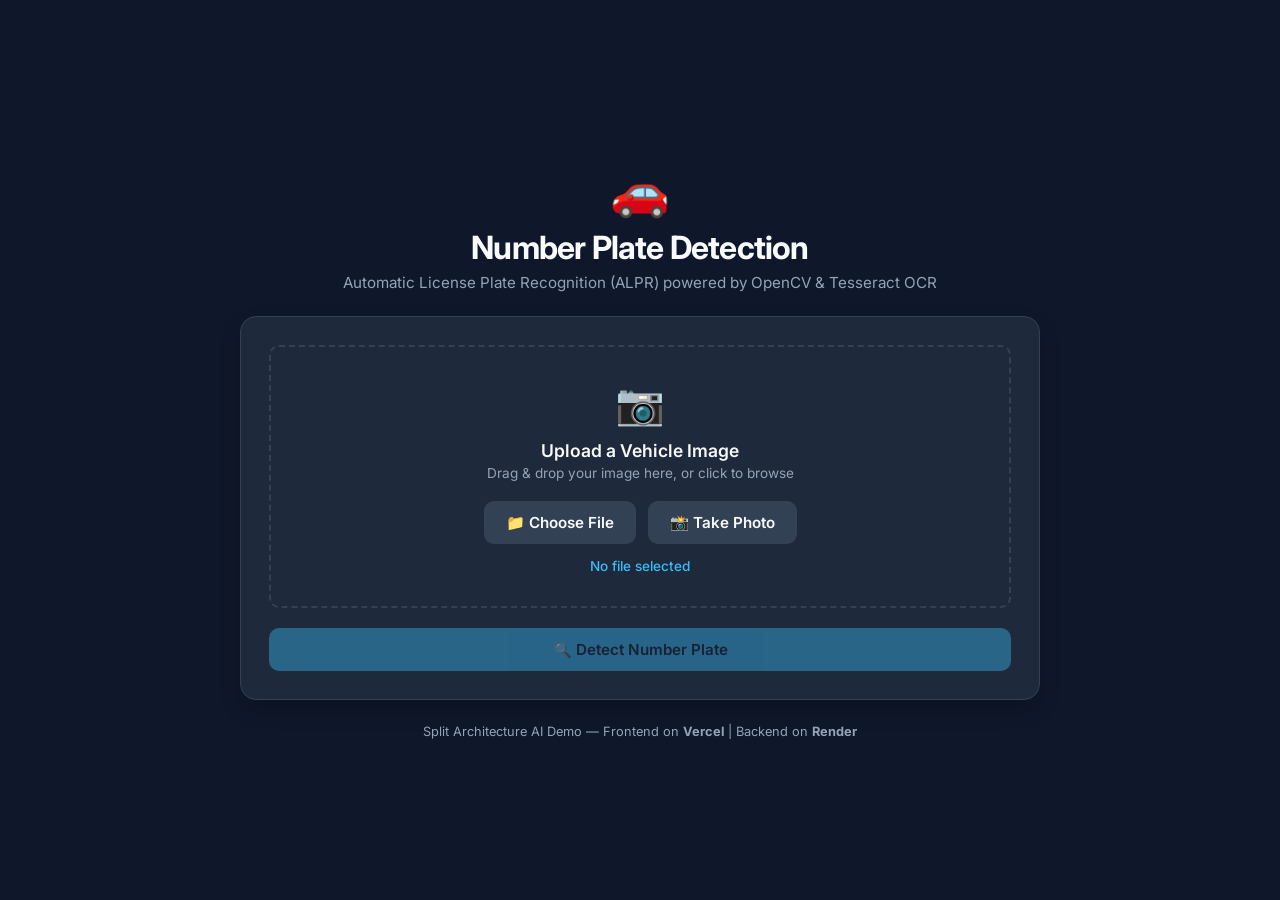
==== index.html @ cc6eb081 "Configure root files for GitHub Pages deployment" ====
<!DOCTYPE html>
<html lang="en">
<head>
  <meta charset="UTF-8">
  <meta name="viewport" content="width=device-width, initial-scale=1.0">
  <title>Number Plate Detection AI</title>
  <link rel="stylesheet" href="style.css">
  <link rel="preconnect" href="https://fonts.googleapis.com">
  <link rel="preconnect" href="https://fonts.gstatic.com" crossorigin>
  <link href="https://fonts.googleapis.com/css2?family=Inter:wght@300;400;500;600;700&display=swap" rel="stylesheet">
</head>
<body>
  <div class="app-container">
    <header class="app-header">
      <div class="logo-icon">🚗</div>
      <h1>Number Plate Detection</h1>
      <p class="subtitle">Automatic License Plate Recognition (ALPR) powered by OpenCV & Tesseract OCR</p>
    </header>

    <main class="main-content">
      <div class="card upload-card">
        <div class="drop-zone" id="dropZone">
          <div class="upload-icon">📷</div>
          <p class="drop-title">Upload a Vehicle Image</p>
          <p class="drop-subtitle">Drag & drop your image here, or click to browse</p>
          
          <div class="button-group">
            <label for="fileInput" class="btn btn-secondary">
              📁 Choose File
            </label>
            <input type="file" id="fileInput" accept="image/*" class="file-input">
            
            <label for="cameraInput" class="btn btn-secondary">
              📸 Take Photo
            </label>
            <input type="file" id="cameraInput" accept="image/*" capture="environment" class="file-input">
          </div>
          <span class="file-name" id="fileNameDisplay">No file selected</span>
        </div>

        <button id="detectBtn" class="btn btn-primary" disabled>
          🔍 Detect Number Plate
        </button>
      </div>

      <!-- Status & Cold Start Banner -->
      <div id="statusBox" class="status-box hidden">
        <div id="spinner" class="spinner hidden"></div>
        <p id="statusMessage" class="status-message"></p>
      </div>

      <!-- Result Card -->
      <div id="resultCard" class="card result-card hidden">
        <h2 class="section-title">Detection Output</h2>
        <div class="canvas-wrapper">
          <canvas id="resultCanvas"></canvas>
        </div>

        <div id="resultsTable" class="results-table-container">
          <!-- Dynamically populated plate results -->
        </div>
      </div>
    </main>

    <footer class="app-footer">
      <p>Split Architecture AI Demo — Frontend on <strong>Vercel</strong> | Backend on <strong>Render</strong></p>
    </footer>
  </div>

  <script src="script.js"></script>
</body>
</html>
---- style.css ----
:root {
  --bg-color: #0f172a;
  --card-bg: #1e293b;
  --card-border: #334155;
  --text-primary: #f8fafc;
  --text-secondary: #94a3b8;
  --accent-color: #38bdf8;
  --accent-hover: #0284c7;
  --success-color: #22c55e;
  --warning-color: #f59e0b;
  --error-color: #ef4444;
  --radius-lg: 16px;
  --radius-md: 10px;
  --shadow: 0 10px 25px -5px rgba(0, 0, 0, 0.3);
}

* {
  box-sizing: border-box;
  margin: 0;
  padding: 0;
  font-family: 'Inter', system-ui, -apple-system, sans-serif;
}

body {
  background-color: var(--bg-color);
  color: var(--text-primary);
  min-height: 100vh;
  display: flex;
  justify-content: center;
  align-items: center;
  padding: 24px 16px;
}

.app-container {
  width: 100%;
  max-width: 800px;
  display: flex;
  flex-direction: column;
  gap: 24px;
}

/* Header */
.app-header {
  text-align: center;
}

.logo-icon {
  font-size: 48px;
  margin-bottom: 8px;
}

.app-header h1 {
  font-size: 2rem;
  font-weight: 700;
  letter-spacing: -0.025em;
  color: var(--text-primary);
}

.subtitle {
  color: var(--text-secondary);
  font-size: 0.95rem;
  margin-top: 6px;
}

/* Card Layout */
.card {
  background-color: var(--card-bg);
  border: 1px solid var(--card-border);
  border-radius: var(--radius-lg);
  padding: 28px;
  box-shadow: var(--shadow);
}

/* Upload Drop Zone */
.drop-zone {
  border: 2px dashed var(--card-border);
  border-radius: var(--radius-md);
  padding: 32px 16px;
  text-align: center;
  cursor: pointer;
  transition: border-color 0.2s ease, background-color 0.2s ease;
}

.drop-zone:hover, .drop-zone.dragover {
  border-color: var(--accent-color);
  background-color: rgba(56, 189, 248, 0.05);
}

.upload-icon {
  font-size: 40px;
  margin-bottom: 12px;
}

.drop-title {
  font-size: 1.1rem;
  font-weight: 600;
  margin-bottom: 4px;
}

.drop-subtitle {
  font-size: 0.85rem;
  color: var(--text-secondary);
  margin-bottom: 20px;
}

.file-input {
  display: none;
}

.button-group {
  display: flex;
  gap: 12px;
  justify-content: center;
  flex-wrap: wrap;
  margin-bottom: 14px;
}

/* Buttons */
.btn {
  display: inline-flex;
  align-items: center;
  justify-content: center;
  padding: 12px 22px;
  font-size: 0.95rem;
  font-weight: 600;
  border-radius: var(--radius-md);
  cursor: pointer;
  border: none;
  transition: all 0.2s ease;
  user-select: none;
}

.btn-primary {
  background-color: var(--accent-color);
  color: #0f172a;
  width: 100%;
  margin-top: 20px;
}

.btn-primary:hover:not(:disabled) {
  background-color: var(--accent-hover);
  color: #ffffff;
  transform: translateY(-1px);
}

.btn-primary:disabled {
  opacity: 0.4;
  cursor: not-allowed;
}

.btn-secondary {
  background-color: #334155;
  color: var(--text-primary);
}

.btn-secondary:hover {
  background-color: #475569;
}

.file-name {
  display: block;
  font-size: 0.85rem;
  color: var(--accent-color);
  margin-top: 8px;
  font-weight: 500;
}

/* Status Box & CSS Spinner */
.status-box {
  display: flex;
  align-items: center;
  gap: 16px;
  padding: 16px 20px;
  border-radius: var(--radius-md);
  background-color: var(--card-bg);
  border: 1px solid var(--card-border);
}

.status-box.info {
  border-color: var(--accent-color);
  background-color: rgba(56, 189, 248, 0.1);
}

.status-box.error {
  border-color: var(--error-color);
  background-color: rgba(239, 68, 68, 0.1);
  color: #fca5a5;
}

.status-box.success {
  border-color: var(--success-color);
  background-color: rgba(34, 197, 94, 0.1);
  color: #86efac;
}

.status-message {
  font-size: 0.95rem;
  font-weight: 500;
  line-height: 1.4;
}

.spinner {
  width: 24px;
  height: 24px;
  border: 3px solid rgba(255, 255, 255, 0.2);
  border-top-color: var(--accent-color);
  border-radius: 50%;
  animation: spin 0.8s linear infinite;
  flex-shrink: 0;
}

@keyframes spin {
  to {
    transform: rotate(360deg);
  }
}

/* Result Canvas & Output */
.section-title {
  font-size: 1.25rem;
  margin-bottom: 16px;
}

.canvas-wrapper {
  width: 100%;
  display: flex;
  justify-content: center;
  background-color: #090d16;
  border-radius: var(--radius-md);
  overflow: hidden;
  margin-bottom: 20px;
}

#resultCanvas {
  max-width: 100%;
  height: auto;
  display: block;
}

/* Detection Plate Badges / Table */
.results-table-container {
  display: flex;
  flex-direction: column;
  gap: 12px;
}

.plate-badge {
  display: flex;
  justify-content: space-between;
  align-items: center;
  padding: 14px 18px;
  background-color: #0f172a;
  border-radius: var(--radius-md);
  border-left: 4px solid var(--accent-color);
}

.plate-text {
  font-family: monospace;
  font-size: 1.3rem;
  font-weight: 700;
  letter-spacing: 0.1em;
  color: #fef08a;
  background-color: #1e293b;
  padding: 4px 12px;
  border-radius: 6px;
  border: 1px solid #475569;
}

.plate-bbox {
  font-size: 0.85rem;
  color: var(--text-secondary);
}

.hidden {
  display: none !important;
}

/* Footer */
.app-footer {
  text-align: center;
  font-size: 0.8rem;
  color: var(--text-secondary);
}
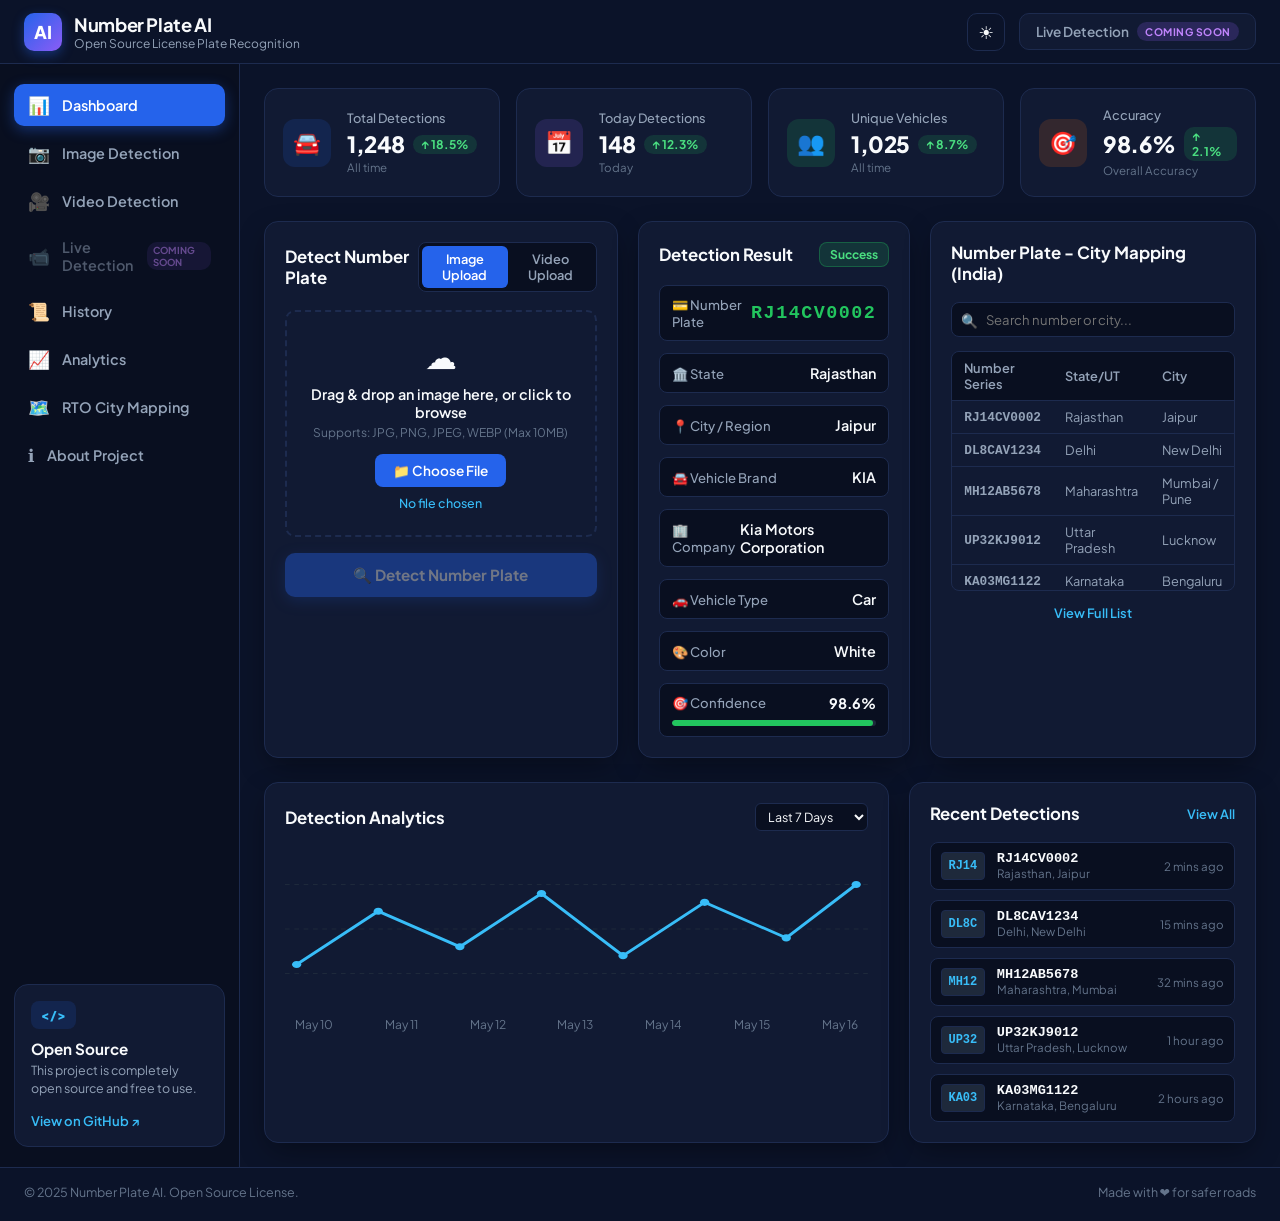
==== commit 364f4bf2: "Update open-source Number Plate AI dashboard to match reference UI" ====
--- a/index.html
+++ b/index.html
@@ -3,69 +3,411 @@
 <head>
   <meta charset="UTF-8">
   <meta name="viewport" content="width=device-width, initial-scale=1.0">
-  <title>Number Plate Detection AI</title>
+  <title>Number Plate AI - Open Source License Plate Recognition</title>
   <link rel="stylesheet" href="style.css">
   <link rel="preconnect" href="https://fonts.googleapis.com">
   <link rel="preconnect" href="https://fonts.gstatic.com" crossorigin>
-  <link href="https://fonts.googleapis.com/css2?family=Inter:wght@300;400;500;600;700&display=swap" rel="stylesheet">
+  <link href="https://fonts.googleapis.com/css2?family=Plus+Jakarta+Sans:wght@400;500;600;700;800&display=swap" rel="stylesheet">
 </head>
-<body>
-  <div class="app-container">
-    <header class="app-header">
-      <div class="logo-icon">🚗</div>
-      <h1>Number Plate Detection</h1>
-      <p class="subtitle">Automatic License Plate Recognition (ALPR) powered by OpenCV & Tesseract OCR</p>
-    </header>
-
+<body class="dark-theme">
+
+  <!-- Top Navigation Header -->
+  <header class="top-nav">
+    <div class="brand">
+      <div class="logo-box">AI</div>
+      <div class="brand-text">
+        <span class="brand-title">Number Plate AI</span>
+        <span class="brand-subtitle">Open Source License Plate Recognition</span>
+      </div>
+    </div>
+    
+    <div class="top-actions">
+      <button class="icon-btn" id="themeToggleBtn" title="Toggle Theme">
+        ☀️
+      </button>
+      <button class="live-btn disabled-btn" title="Live Camera Feed">
+        Live Detection <span class="badge-purple">COMING SOON</span>
+      </button>
+    </div>
+  </header>
+
+  <div class="app-layout">
+    
+    <!-- Sidebar Navigation -->
+    <aside class="sidebar">
+      <nav class="nav-menu">
+        <a href="#dashboard" class="nav-item active" data-tab="dashboard">
+          <span class="nav-icon">📊</span> Dashboard
+        </a>
+        <a href="#image-detection" class="nav-item" data-tab="image">
+          <span class="nav-icon">📷</span> Image Detection
+        </a>
+        <a href="#video-detection" class="nav-item" data-tab="video">
+          <span class="nav-icon">🎥</span> Video Detection
+        </a>
+        <a href="#live-detection" class="nav-item disabled-link">
+          <span class="nav-icon">📹</span> Live Detection <span class="badge-purple-sm">COMING SOON</span>
+        </a>
+        <a href="#history" class="nav-item" data-tab="history">
+          <span class="nav-icon">📜</span> History
+        </a>
+        <a href="#analytics" class="nav-item" data-tab="analytics">
+          <span class="nav-icon">📈</span> Analytics
+        </a>
+        <a href="#rto-mapping" class="nav-item" data-tab="rto">
+          <span class="nav-icon">🗺️</span> RTO City Mapping
+        </a>
+        <a href="#about" class="nav-item" data-tab="about">
+          <span class="nav-icon">ℹ️</span> About Project
+        </a>
+      </nav>
+
+      <div class="sidebar-card">
+        <div class="code-icon">&lt;/&gt;</div>
+        <h4>Open Source</h4>
+        <p>This project is completely open source and free to use.</p>
+        <a href="https://github.com/abhinishtiwari/Number-Plate-Detection-Using-Computer-Vision-.git" target="_blank" class="github-link">
+          View on GitHub ↗
+        </a>
+      </div>
+    </aside>
+
+    <!-- Main Content Dashboard -->
     <main class="main-content">
-      <div class="card upload-card">
-        <div class="drop-zone" id="dropZone">
-          <div class="upload-icon">📷</div>
-          <p class="drop-title">Upload a Vehicle Image</p>
-          <p class="drop-subtitle">Drag & drop your image here, or click to browse</p>
-          
-          <div class="button-group">
-            <label for="fileInput" class="btn btn-secondary">
+
+      <!-- Top 4 Stats Cards Grid -->
+      <section class="stats-grid">
+        <div class="stat-card">
+          <div class="stat-icon icon-blue">🚘</div>
+          <div class="stat-info">
+            <span class="stat-label">Total Detections</span>
+            <div class="stat-val-row">
+              <span class="stat-value" id="totalDetectionsVal">1,248</span>
+              <span class="stat-badge badge-green">↑ 18.5%</span>
+            </div>
+            <span class="stat-sub">All time</span>
+          </div>
+        </div>
+
+        <div class="stat-card">
+          <div class="stat-icon icon-purple">📅</div>
+          <div class="stat-info">
+            <span class="stat-label">Today Detections</span>
+            <div class="stat-val-row">
+              <span class="stat-value" id="todayDetectionsVal">148</span>
+              <span class="stat-badge badge-green">↑ 12.3%</span>
+            </div>
+            <span class="stat-sub">Today</span>
+          </div>
+        </div>
+
+        <div class="stat-card">
+          <div class="stat-icon icon-green">👥</div>
+          <div class="stat-info">
+            <span class="stat-label">Unique Vehicles</span>
+            <div class="stat-val-row">
+              <span class="stat-value">1,025</span>
+              <span class="stat-badge badge-green">↑ 8.7%</span>
+            </div>
+            <span class="stat-sub">All time</span>
+          </div>
+        </div>
+
+        <div class="stat-card">
+          <div class="stat-icon icon-orange">🎯</div>
+          <div class="stat-info">
+            <span class="stat-label">Accuracy</span>
+            <div class="stat-val-row">
+              <span class="stat-value">98.6%</span>
+              <span class="stat-badge badge-green">↑ 2.1%</span>
+            </div>
+            <span class="stat-sub">Overall Accuracy</span>
+          </div>
+        </div>
+      </section>
+
+      <!-- Center Detection Section -->
+      <section class="dashboard-grid">
+        
+        <!-- Left: Upload & Detection Card -->
+        <div class="card detect-card">
+          <div class="card-header">
+            <h3>Detect Number Plate</h3>
+            <div class="tab-pills">
+              <button class="pill-btn active" id="tabImageUpload">Image Upload</button>
+              <button class="pill-btn" id="tabVideoUpload">Video Upload</button>
+            </div>
+          </div>
+
+          <!-- Image Upload Area -->
+          <div class="upload-box" id="dropZone">
+            <div class="upload-icon-cloud">☁️</div>
+            <p class="drop-text">Drag & drop an image here, or click to browse</p>
+            <p class="drop-subtext">Supports: JPG, PNG, JPEG, WEBP (Max 10MB)</p>
+            
+            <label for="fileInput" class="btn-choose">
               📁 Choose File
             </label>
-            <input type="file" id="fileInput" accept="image/*" class="file-input">
+            <input type="file" id="fileInput" accept="image/*,video/*">
+            <input type="file" id="videoInput" accept="video/*" style="display:none;">
+            <span class="selected-name" id="fileNameDisplay">No file chosen</span>
+          </div>
+
+          <!-- Detection Status Indicator -->
+          <div id="statusBox" class="status-banner hidden">
+            <div id="spinner" class="spinner-sm hidden"></div>
+            <span id="statusMessage">Checking server connection...</span>
+          </div>
+
+          <!-- Media Preview & Canvas -->
+          <div class="preview-container hidden" id="previewContainer">
+            <canvas id="resultCanvas"></canvas>
+            <video id="videoPreview" controls class="hidden"></video>
+          </div>
+
+          <button id="detectBtn" class="btn-primary-full" disabled>
+            🔍 Detect Number Plate
+          </button>
+        </div>
+
+        <!-- Middle: Detection Result Card -->
+        <div class="card result-card">
+          <div class="card-header">
+            <h3>Detection Result</h3>
+            <span class="badge-success" id="resultStatusBadge">Success</span>
+          </div>
+
+          <div class="result-details">
+            <div class="detail-row highlight-row">
+              <span class="detail-label">💳 Number Plate</span>
+              <span class="detail-val plate-green" id="resPlateText">RJ14CV0002</span>
+            </div>
+
+            <div class="detail-row">
+              <span class="detail-label">🏛️ State</span>
+              <span class="detail-val" id="resState">Rajasthan</span>
+            </div>
+
+            <div class="detail-row">
+              <span class="detail-label">📍 City / Region</span>
+              <span class="detail-val" id="resCity">Jaipur</span>
+            </div>
+
+            <div class="detail-row">
+              <span class="detail-label">🚘 Vehicle Brand</span>
+              <span class="detail-val" id="resBrand">KIA</span>
+            </div>
+
+            <div class="detail-row">
+              <span class="detail-label">🏢 Company</span>
+              <span class="detail-val" id="resCompany">Kia Motors Corporation</span>
+            </div>
+
+            <div class="detail-row">
+              <span class="detail-label">🚗 Vehicle Type</span>
+              <span class="detail-val" id="resVehicleType">Car</span>
+            </div>
+
+            <div class="detail-row">
+              <span class="detail-label">🎨 Color</span>
+              <span class="detail-val" id="resColor">White</span>
+            </div>
+
+            <div class="detail-row flex-col">
+              <div class="flex-between">
+                <span class="detail-label">🎯 Confidence</span>
+                <span class="detail-val bold" id="resConfidence">98.6%</span>
+              </div>
+              <div class="progress-bar-bg">
+                <div class="progress-bar-fill" id="confProgressBar" style="width: 98.6%;"></div>
+              </div>
+            </div>
+          </div>
+        </div>
+
+        <!-- Right: Indian RTO Mapping Card -->
+        <div class="card rto-card">
+          <div class="card-header">
+            <h3>Number Plate - City Mapping (India)</h3>
+          </div>
+
+          <div class="search-box">
+            <input type="text" id="rtoSearchInput" placeholder="Search number or city...">
+            <span class="search-icon">🔍</span>
+          </div>
+
+          <div class="table-wrapper">
+            <table class="rto-table">
+              <thead>
+                <tr>
+                  <th>Number Series</th>
+                  <th>State/UT</th>
+                  <th>City</th>
+                </tr>
+              </thead>
+              <tbody id="rtoTableBody">
+                <tr>
+                  <td class="bold-text">RJ14CV0002</td>
+                  <td>Rajasthan</td>
+                  <td>Jaipur</td>
+                </tr>
+                <tr>
+                  <td class="bold-text">DL8CAV1234</td>
+                  <td>Delhi</td>
+                  <td>New Delhi</td>
+                </tr>
+                <tr>
+                  <td class="bold-text">MH12AB5678</td>
+                  <td>Maharashtra</td>
+                  <td>Mumbai / Pune</td>
+                </tr>
+                <tr>
+                  <td class="bold-text">UP32KJ9012</td>
+                  <td>Uttar Pradesh</td>
+                  <td>Lucknow</td>
+                </tr>
+                <tr>
+                  <td class="bold-text">KA03MG1122</td>
+                  <td>Karnataka</td>
+                  <td>Bengaluru</td>
+                </tr>
+                <tr>
+                  <td class="bold-text">HR26DQ9999</td>
+                  <td>Haryana</td>
+                  <td>Gurugram</td>
+                </tr>
+                <tr>
+                  <td class="bold-text">TN01AB1111</td>
+                  <td>Tamil Nadu</td>
+                  <td>Chennai</td>
+                </tr>
+              </tbody>
+            </table>
+          </div>
+          <div class="card-footer-link">
+            <a href="#" id="viewFullRtoBtn">View Full List</a>
+          </div>
+        </div>
+      </section>
+
+      <!-- Bottom Analytics & Recent Detections Grid -->
+      <section class="bottom-grid">
+        
+        <!-- Left: Analytics Line Chart -->
+        <div class="card analytics-card">
+          <div class="card-header">
+            <h3>Detection Analytics</h3>
+            <select class="select-dropdown" id="analyticsRange">
+              <option value="7">Last 7 Days</option>
+              <option value="30">Last 30 Days</option>
+            </select>
+          </div>
+
+          <div class="chart-container">
+            <svg class="analytics-svg" viewBox="0 0 500 180" preserveAspectRatio="none">
+              <!-- Grid Lines -->
+              <line x1="0" y1="40" x2="500" y2="40" stroke="#1e293b" stroke-dasharray="4" />
+              <line x1="0" y1="90" x2="500" y2="90" stroke="#1e293b" stroke-dasharray="4" />
+              <line x1="0" y1="140" x2="500" y2="140" stroke="#1e293b" stroke-dasharray="4" />
+
+              <!-- Polyline Data Line -->
+              <polyline
+                fill="none"
+                stroke="#38bdf8"
+                stroke-width="3"
+                points="10,130 80,70 150,110 220,50 290,120 360,60 430,100 490,40"
+              />
+
+              <!-- Nodes -->
+              <circle cx="10" cy="130" r="4" fill="#38bdf8" />
+              <circle cx="80" cy="70" r="4" fill="#38bdf8" />
+              <circle cx="150" cy="110" r="4" fill="#38bdf8" />
+              <circle cx="220" cy="50" r="4" fill="#38bdf8" />
+              <circle cx="290" cy="120" r="4" fill="#38bdf8" />
+              <circle cx="360" cy="60" r="4" fill="#38bdf8" />
+              <circle cx="430" cy="100" r="4" fill="#38bdf8" />
+              <circle cx="490" cy="40" r="4" fill="#38bdf8" />
+            </svg>
+            <div class="chart-labels">
+              <span>May 10</span>
+              <span>May 11</span>
+              <span>May 12</span>
+              <span>May 13</span>
+              <span>May 14</span>
+              <span>May 15</span>
+              <span>May 16</span>
+            </div>
+          </div>
+        </div>
+
+        <!-- Right: Recent Detections List -->
+        <div class="card recent-card">
+          <div class="card-header">
+            <h3>Recent Detections</h3>
+            <a href="#" class="link-sm" id="viewAllRecentBtn">View All</a>
+          </div>
+
+          <div class="recent-list" id="recentDetectionsList">
             
-            <label for="cameraInput" class="btn btn-secondary">
-              📸 Take Photo
-            </label>
-            <input type="file" id="cameraInput" accept="image/*" capture="environment" class="file-input">
-          </div>
-          <span class="file-name" id="fileNameDisplay">No file selected</span>
-        </div>
-
-        <button id="detectBtn" class="btn btn-primary" disabled>
-          🔍 Detect Number Plate
-        </button>
-      </div>
-
-      <!-- Status & Cold Start Banner -->
-      <div id="statusBox" class="status-box hidden">
-        <div id="spinner" class="spinner hidden"></div>
-        <p id="statusMessage" class="status-message"></p>
-      </div>
-
-      <!-- Result Card -->
-      <div id="resultCard" class="card result-card hidden">
-        <h2 class="section-title">Detection Output</h2>
-        <div class="canvas-wrapper">
-          <canvas id="resultCanvas"></canvas>
-        </div>
-
-        <div id="resultsTable" class="results-table-container">
-          <!-- Dynamically populated plate results -->
-        </div>
-      </div>
+            <div class="recent-item">
+              <div class="recent-badge-img">RJ14</div>
+              <div class="recent-info">
+                <span class="recent-plate">RJ14CV0002</span>
+                <span class="recent-sub">Rajasthan, Jaipur</span>
+              </div>
+              <span class="recent-time">2 mins ago</span>
+            </div>
+
+            <div class="recent-item">
+              <div class="recent-badge-img">DL8C</div>
+              <div class="recent-info">
+                <span class="recent-plate">DL8CAV1234</span>
+                <span class="recent-sub">Delhi, New Delhi</span>
+              </div>
+              <span class="recent-time">15 mins ago</span>
+            </div>
+
+            <div class="recent-item">
+              <div class="recent-badge-img">MH12</div>
+              <div class="recent-info">
+                <span class="recent-plate">MH12AB5678</span>
+                <span class="recent-sub">Maharashtra, Mumbai</span>
+              </div>
+              <span class="recent-time">32 mins ago</span>
+            </div>
+
+            <div class="recent-item">
+              <div class="recent-badge-img">UP32</div>
+              <div class="recent-info">
+                <span class="recent-plate">UP32KJ9012</span>
+                <span class="recent-sub">Uttar Pradesh, Lucknow</span>
+              </div>
+              <span class="recent-time">1 hour ago</span>
+            </div>
+
+            <div class="recent-item">
+              <div class="recent-badge-img">KA03</div>
+              <div class="recent-info">
+                <span class="recent-plate">KA03MG1122</span>
+                <span class="recent-sub">Karnataka, Bengaluru</span>
+              </div>
+              <span class="recent-time">2 hours ago</span>
+            </div>
+
+          </div>
+        </div>
+
+      </section>
+
     </main>
 
-    <footer class="app-footer">
-      <p>Split Architecture AI Demo — Frontend on <strong>Vercel</strong> | Backend on <strong>Render</strong></p>
-    </footer>
   </div>
+
+  <!-- Footer -->
+  <footer class="app-footer">
+    <span>© 2025 Number Plate AI. Open Source License.</span>
+    <span>Made with ❤️ for safer roads</span>
+  </footer>
 
   <script src="script.js"></script>
 </body>
--- a/style.css
+++ b/style.css
@@ -1,24 +1,52 @@
 :root {
-  --bg-color: #0f172a;
-  --card-bg: #1e293b;
-  --card-border: #334155;
+  --bg-color: #0b1329;
+  --nav-bg: #0b1329;
+  --sidebar-bg: #090f20;
+  --card-bg: #111a33;
+  --card-border: #1d2b4f;
+  --card-hover: #172445;
+  
   --text-primary: #f8fafc;
   --text-secondary: #94a3b8;
-  --accent-color: #38bdf8;
-  --accent-hover: #0284c7;
-  --success-color: #22c55e;
-  --warning-color: #f59e0b;
-  --error-color: #ef4444;
-  --radius-lg: 16px;
+  --text-muted: #64748b;
+  
+  --accent-blue: #2563eb;
+  --accent-blue-hover: #1d4ed8;
+  --accent-cyan: #38bdf8;
+  --accent-green: #22c55e;
+  --accent-purple: #8b5cf6;
+  --accent-orange: #f97316;
+  
+  --badge-green-bg: rgba(34, 197, 94, 0.15);
+  --badge-green-text: #4ade80;
+  --badge-purple-bg: rgba(139, 92, 246, 0.2);
+  --badge-purple-text: #c084fc;
+  
+  --radius-xl: 18px;
+  --radius-lg: 14px;
   --radius-md: 10px;
-  --shadow: 0 10px 25px -5px rgba(0, 0, 0, 0.3);
+  --radius-sm: 6px;
+  
+  --shadow: 0 10px 30px -5px rgba(0, 0, 0, 0.4);
+}
+
+.light-theme {
+  --bg-color: #f1f5f9;
+  --nav-bg: #ffffff;
+  --sidebar-bg: #ffffff;
+  --card-bg: #ffffff;
+  --card-border: #e2e8f0;
+  --card-hover: #f8fafc;
+  --text-primary: #0f172a;
+  --text-secondary: #475569;
+  --text-muted: #94a3b8;
 }
 
 * {
   box-sizing: border-box;
   margin: 0;
   padding: 0;
-  font-family: 'Inter', system-ui, -apple-system, sans-serif;
+  font-family: 'Plus Jakarta Sans', system-ui, -apple-system, sans-serif;
 }
 
 body {
@@ -26,258 +54,803 @@
   color: var(--text-primary);
   min-height: 100vh;
   display: flex;
+  flex-direction: column;
+}
+
+/* Top Navigation Bar */
+.top-nav {
+  height: 64px;
+  background-color: var(--nav-bg);
+  border-bottom: 1px solid var(--card-border);
+  display: flex;
+  align-items: center;
+  justify-content: space-between;
+  padding: 0 24px;
+  position: sticky;
+  top: 0;
+  z-index: 100;
+}
+
+.brand {
+  display: flex;
+  align-items: center;
+  gap: 12px;
+}
+
+.logo-box {
+  width: 38px;
+  height: 38px;
+  background: linear-gradient(135deg, var(--accent-blue), var(--accent-purple));
+  color: #ffffff;
+  font-weight: 800;
+  font-size: 1.1rem;
+  border-radius: 10px;
+  display: flex;
+  align-items: center;
   justify-content: center;
-  align-items: center;
-  padding: 24px 16px;
-}
-
-.app-container {
-  width: 100%;
-  max-width: 800px;
+  box-shadow: 0 4px 12px rgba(37, 99, 235, 0.4);
+}
+
+.brand-text {
+  display: flex;
+  flex-direction: column;
+}
+
+.brand-title {
+  font-size: 1.15rem;
+  font-weight: 700;
+  letter-spacing: -0.02em;
+  color: var(--text-primary);
+}
+
+.brand-subtitle {
+  font-size: 0.75rem;
+  color: var(--text-secondary);
+}
+
+.top-actions {
+  display: flex;
+  align-items: center;
+  gap: 14px;
+}
+
+.icon-btn {
+  background: transparent;
+  border: 1px solid var(--card-border);
+  color: var(--text-primary);
+  width: 38px;
+  height: 38px;
+  border-radius: 10px;
+  cursor: pointer;
+  display: flex;
+  align-items: center;
+  justify-content: center;
+  font-size: 1.1rem;
+  transition: all 0.2s ease;
+}
+
+.icon-btn:hover {
+  background-color: var(--card-hover);
+  border-color: var(--accent-blue);
+}
+
+.live-btn {
+  background: var(--card-bg);
+  border: 1px solid var(--card-border);
+  color: var(--text-secondary);
+  padding: 8px 16px;
+  border-radius: 10px;
+  font-size: 0.85rem;
+  font-weight: 600;
+  display: flex;
+  align-items: center;
+  gap: 8px;
+  cursor: not-allowed;
+}
+
+/* Badges */
+.badge-purple {
+  background-color: var(--badge-purple-bg);
+  color: var(--badge-purple-text);
+  font-size: 0.65rem;
+  font-weight: 700;
+  padding: 3px 8px;
+  border-radius: 12px;
+  letter-spacing: 0.05em;
+}
+
+.badge-purple-sm {
+  background-color: var(--badge-purple-bg);
+  color: var(--badge-purple-text);
+  font-size: 0.6rem;
+  font-weight: 700;
+  padding: 2px 6px;
+  border-radius: 10px;
+  margin-left: auto;
+}
+
+.badge-green {
+  background-color: var(--badge-green-bg);
+  color: var(--badge-green-text);
+  font-size: 0.75rem;
+  font-weight: 700;
+  padding: 2px 8px;
+  border-radius: 10px;
+}
+
+.badge-success {
+  background-color: var(--badge-green-bg);
+  color: var(--badge-green-text);
+  font-size: 0.75rem;
+  font-weight: 700;
+  padding: 4px 10px;
+  border-radius: 8px;
+  border: 1px solid rgba(34, 197, 94, 0.3);
+}
+
+/* App Layout */
+.app-layout {
+  display: flex;
+  flex: 1;
+}
+
+/* Sidebar */
+.sidebar {
+  width: 240px;
+  background-color: var(--sidebar-bg);
+  border-right: 1px solid var(--card-border);
+  display: flex;
+  flex-direction: column;
+  justify-content: space-between;
+  padding: 20px 14px;
+  flex-shrink: 0;
+}
+
+.nav-menu {
+  display: flex;
+  flex-direction: column;
+  gap: 6px;
+}
+
+.nav-item {
+  display: flex;
+  align-items: center;
+  gap: 12px;
+  padding: 10px 14px;
+  border-radius: 10px;
+  color: var(--text-secondary);
+  text-decoration: none;
+  font-size: 0.9rem;
+  font-weight: 600;
+  transition: all 0.2s ease;
+}
+
+.nav-item:hover:not(.disabled-link) {
+  background-color: var(--card-hover);
+  color: var(--text-primary);
+}
+
+.nav-item.active {
+  background-color: var(--accent-blue);
+  color: #ffffff;
+  box-shadow: 0 4px 14px rgba(37, 99, 235, 0.4);
+}
+
+.disabled-link {
+  opacity: 0.5;
+  cursor: not-allowed;
+}
+
+.nav-icon {
+  font-size: 1.1rem;
+}
+
+.sidebar-card {
+  background-color: var(--card-bg);
+  border: 1px solid var(--card-border);
+  border-radius: var(--radius-lg);
+  padding: 16px;
+  margin-top: 20px;
+}
+
+.code-icon {
+  display: inline-block;
+  background: rgba(37, 99, 235, 0.15);
+  color: var(--accent-cyan);
+  font-weight: 800;
+  font-size: 0.8rem;
+  padding: 6px 10px;
+  border-radius: 8px;
+  margin-bottom: 10px;
+}
+
+.sidebar-card h4 {
+  font-size: 0.95rem;
+  font-weight: 700;
+  margin-bottom: 4px;
+}
+
+.sidebar-card p {
+  font-size: 0.78rem;
+  color: var(--text-secondary);
+  line-height: 1.4;
+  margin-bottom: 12px;
+}
+
+.github-link {
+  color: var(--accent-cyan);
+  font-size: 0.82rem;
+  font-weight: 600;
+  text-decoration: none;
+}
+
+.github-link:hover {
+  text-decoration: underline;
+}
+
+/* Main Content Area */
+.main-content {
+  flex: 1;
+  padding: 24px;
   display: flex;
   flex-direction: column;
   gap: 24px;
-}
-
-/* Header */
-.app-header {
-  text-align: center;
-}
-
-.logo-icon {
-  font-size: 48px;
-  margin-bottom: 8px;
-}
-
-.app-header h1 {
-  font-size: 2rem;
-  font-weight: 700;
-  letter-spacing: -0.025em;
-  color: var(--text-primary);
-}
-
-.subtitle {
-  color: var(--text-secondary);
-  font-size: 0.95rem;
-  margin-top: 6px;
-}
-
-/* Card Layout */
+  overflow-x: hidden;
+}
+
+/* Cards Shared Styling */
 .card {
   background-color: var(--card-bg);
   border: 1px solid var(--card-border);
   border-radius: var(--radius-lg);
-  padding: 28px;
+  padding: 20px;
   box-shadow: var(--shadow);
 }
 
-/* Upload Drop Zone */
-.drop-zone {
+.card-header {
+  display: flex;
+  align-items: center;
+  justify-content: space-between;
+  margin-bottom: 18px;
+}
+
+.card-header h3 {
+  font-size: 1.05rem;
+  font-weight: 700;
+  color: var(--text-primary);
+}
+
+/* Top 4 Stats Grid */
+.stats-grid {
+  display: grid;
+  grid-template-columns: repeat(4, 1fr);
+  gap: 16px;
+}
+
+.stat-card {
+  background-color: var(--card-bg);
+  border: 1px solid var(--card-border);
+  border-radius: var(--radius-lg);
+  padding: 18px;
+  display: flex;
+  align-items: center;
+  gap: 16px;
+}
+
+.stat-icon {
+  width: 48px;
+  height: 48px;
+  border-radius: 12px;
+  display: flex;
+  align-items: center;
+  justify-content: center;
+  font-size: 1.4rem;
+  flex-shrink: 0;
+}
+
+.icon-blue { background: rgba(37, 99, 235, 0.15); color: var(--accent-cyan); }
+.icon-purple { background: rgba(139, 92, 246, 0.15); color: var(--accent-purple); }
+.icon-green { background: rgba(34, 197, 94, 0.15); color: var(--accent-green); }
+.icon-orange { background: rgba(249, 115, 22, 0.15); color: var(--accent-orange); }
+
+.stat-info {
+  display: flex;
+  flex-direction: column;
+  flex: 1;
+}
+
+.stat-label {
+  font-size: 0.8rem;
+  color: var(--text-secondary);
+  font-weight: 500;
+  margin-bottom: 4px;
+}
+
+.stat-val-row {
+  display: flex;
+  align-items: center;
+  gap: 8px;
+}
+
+.stat-value {
+  font-size: 1.4rem;
+  font-weight: 800;
+  letter-spacing: -0.02em;
+}
+
+.stat-sub {
+  font-size: 0.72rem;
+  color: var(--text-muted);
+  margin-top: 2px;
+}
+
+/* Center Dashboard Grid (3 Columns) */
+.dashboard-grid {
+  display: grid;
+  grid-template-columns: 1.3fr 1fr 1fr;
+  gap: 20px;
+}
+
+/* Pill Tabs */
+.tab-pills {
+  display: flex;
+  background-color: var(--sidebar-bg);
+  padding: 3px;
+  border-radius: 8px;
+  border: 1px solid var(--card-border);
+}
+
+.pill-btn {
+  background: transparent;
+  border: none;
+  color: var(--text-secondary);
+  padding: 5px 12px;
+  font-size: 0.8rem;
+  font-weight: 600;
+  border-radius: 6px;
+  cursor: pointer;
+  transition: all 0.2s ease;
+}
+
+.pill-btn.active {
+  background-color: var(--accent-blue);
+  color: #ffffff;
+}
+
+/* Upload Dropzone */
+.upload-box {
   border: 2px dashed var(--card-border);
   border-radius: var(--radius-md);
-  padding: 32px 16px;
+  padding: 24px 16px;
   text-align: center;
   cursor: pointer;
-  transition: border-color 0.2s ease, background-color 0.2s ease;
-}
-
-.drop-zone:hover, .drop-zone.dragover {
-  border-color: var(--accent-color);
-  background-color: rgba(56, 189, 248, 0.05);
-}
-
-.upload-icon {
-  font-size: 40px;
-  margin-bottom: 12px;
-}
-
-.drop-title {
-  font-size: 1.1rem;
+  transition: all 0.2s ease;
+  margin-bottom: 16px;
+}
+
+.upload-box:hover, .upload-box.dragover {
+  border-color: var(--accent-cyan);
+  background-color: rgba(56, 189, 248, 0.03);
+}
+
+.upload-icon-cloud {
+  font-size: 32px;
+  margin-bottom: 8px;
+}
+
+.drop-text {
+  font-size: 0.9rem;
   font-weight: 600;
   margin-bottom: 4px;
 }
 
-.drop-subtitle {
+.drop-subtext {
+  font-size: 0.75rem;
+  color: var(--text-muted);
+  margin-bottom: 14px;
+}
+
+.btn-choose {
+  display: inline-block;
+  background-color: var(--accent-blue);
+  color: #ffffff;
+  padding: 8px 18px;
   font-size: 0.85rem;
-  color: var(--text-secondary);
-  margin-bottom: 20px;
-}
-
-.file-input {
+  font-weight: 600;
+  border-radius: 8px;
+  cursor: pointer;
+  transition: background-color 0.2s ease;
+}
+
+.btn-choose:hover {
+  background-color: var(--accent-blue-hover);
+}
+
+#fileInput, #videoInput {
   display: none;
 }
 
-.button-group {
-  display: flex;
-  gap: 12px;
-  justify-content: center;
-  flex-wrap: wrap;
-  margin-bottom: 14px;
-}
-
-/* Buttons */
-.btn {
-  display: inline-flex;
-  align-items: center;
-  justify-content: center;
-  padding: 12px 22px;
-  font-size: 0.95rem;
-  font-weight: 600;
-  border-radius: var(--radius-md);
-  cursor: pointer;
-  border: none;
-  transition: all 0.2s ease;
-  user-select: none;
-}
-
-.btn-primary {
-  background-color: var(--accent-color);
-  color: #0f172a;
-  width: 100%;
-  margin-top: 20px;
-}
-
-.btn-primary:hover:not(:disabled) {
-  background-color: var(--accent-hover);
-  color: #ffffff;
-  transform: translateY(-1px);
-}
-
-.btn-primary:disabled {
-  opacity: 0.4;
-  cursor: not-allowed;
-}
-
-.btn-secondary {
-  background-color: #334155;
-  color: var(--text-primary);
-}
-
-.btn-secondary:hover {
-  background-color: #475569;
-}
-
-.file-name {
+.selected-name {
   display: block;
-  font-size: 0.85rem;
-  color: var(--accent-color);
+  font-size: 0.78rem;
+  color: var(--accent-cyan);
   margin-top: 8px;
   font-weight: 500;
 }
 
-/* Status Box & CSS Spinner */
-.status-box {
-  display: flex;
-  align-items: center;
-  gap: 16px;
-  padding: 16px 20px;
-  border-radius: var(--radius-md);
-  background-color: var(--card-bg);
-  border: 1px solid var(--card-border);
-}
-
-.status-box.info {
-  border-color: var(--accent-color);
-  background-color: rgba(56, 189, 248, 0.1);
-}
-
-.status-box.error {
-  border-color: var(--error-color);
-  background-color: rgba(239, 68, 68, 0.1);
-  color: #fca5a5;
-}
-
-.status-box.success {
-  border-color: var(--success-color);
-  background-color: rgba(34, 197, 94, 0.1);
-  color: #86efac;
-}
-
-.status-message {
-  font-size: 0.95rem;
-  font-weight: 500;
-  line-height: 1.4;
-}
-
-.spinner {
-  width: 24px;
-  height: 24px;
-  border: 3px solid rgba(255, 255, 255, 0.2);
-  border-top-color: var(--accent-color);
-  border-radius: 50%;
-  animation: spin 0.8s linear infinite;
-  flex-shrink: 0;
-}
-
-@keyframes spin {
-  to {
-    transform: rotate(360deg);
-  }
-}
-
-/* Result Canvas & Output */
-.section-title {
-  font-size: 1.25rem;
-  margin-bottom: 16px;
-}
-
-.canvas-wrapper {
+/* Preview Canvas Container */
+.preview-container {
   width: 100%;
-  display: flex;
-  justify-content: center;
-  background-color: #090d16;
+  background-color: #050a17;
   border-radius: var(--radius-md);
   overflow: hidden;
-  margin-bottom: 20px;
-}
-
-#resultCanvas {
+  margin-bottom: 16px;
+  display: flex;
+  justify-content: center;
+  align-items: center;
+  border: 1px solid var(--card-border);
+}
+
+#resultCanvas, #videoPreview {
   max-width: 100%;
   height: auto;
   display: block;
 }
 
-/* Detection Plate Badges / Table */
-.results-table-container {
+/* Full Primary Button */
+.btn-primary-full {
+  width: 100%;
+  background-color: var(--accent-blue);
+  color: #ffffff;
+  border: none;
+  padding: 12px;
+  font-size: 0.95rem;
+  font-weight: 700;
+  border-radius: 10px;
+  cursor: pointer;
+  transition: all 0.2s ease;
+  box-shadow: 0 4px 14px rgba(37, 99, 235, 0.4);
+}
+
+.btn-primary-full:hover:not(:disabled) {
+  background-color: var(--accent-blue-hover);
+  transform: translateY(-1px);
+}
+
+.btn-primary-full:disabled {
+  opacity: 0.4;
+  cursor: not-allowed;
+}
+
+/* Status Banner */
+.status-banner {
+  display: flex;
+  align-items: center;
+  gap: 10px;
+  padding: 10px 14px;
+  border-radius: 8px;
+  background-color: rgba(56, 189, 248, 0.1);
+  border: 1px solid var(--accent-cyan);
+  color: var(--accent-cyan);
+  font-size: 0.85rem;
+  font-weight: 600;
+  margin-bottom: 16px;
+}
+
+.spinner-sm {
+  width: 18px;
+  height: 18px;
+  border: 2px solid rgba(56, 189, 248, 0.3);
+  border-top-color: var(--accent-cyan);
+  border-radius: 50%;
+  animation: spin 0.8s linear infinite;
+}
+
+@keyframes spin {
+  to { transform: rotate(360deg); }
+}
+
+/* Result Card Key-Values */
+.result-details {
   display: flex;
   flex-direction: column;
   gap: 12px;
 }
 
-.plate-badge {
+.detail-row {
   display: flex;
   justify-content: space-between;
   align-items: center;
-  padding: 14px 18px;
-  background-color: #0f172a;
-  border-radius: var(--radius-md);
-  border-left: 4px solid var(--accent-color);
-}
-
-.plate-text {
+  padding: 10px 12px;
+  background-color: var(--sidebar-bg);
+  border-radius: 8px;
+  border: 1px solid var(--card-border);
+}
+
+.detail-label {
+  font-size: 0.82rem;
+  color: var(--text-secondary);
+  font-weight: 500;
+}
+
+.detail-val {
+  font-size: 0.9rem;
+  font-weight: 600;
+  color: var(--text-primary);
+}
+
+.plate-green {
+  color: var(--accent-green);
   font-family: monospace;
-  font-size: 1.3rem;
-  font-weight: 700;
-  letter-spacing: 0.1em;
-  color: #fef08a;
+  font-size: 1.15rem;
+  font-weight: 800;
+  letter-spacing: 0.08em;
+}
+
+.flex-col {
+  flex-direction: column;
+  align-items: stretch;
+  gap: 8px;
+}
+
+.flex-between {
+  display: flex;
+  justify-content: space-between;
+}
+
+.bold { font-weight: 700; }
+
+.progress-bar-bg {
+  width: 100%;
+  height: 6px;
   background-color: #1e293b;
-  padding: 4px 12px;
+  border-radius: 4px;
+  overflow: hidden;
+}
+
+.progress-bar-fill {
+  height: 100%;
+  background-color: var(--accent-green);
+  border-radius: 4px;
+  transition: width 0.4s ease;
+}
+
+/* Indian RTO Table Card */
+.search-box {
+  position: relative;
+  margin-bottom: 14px;
+}
+
+.search-box input {
+  width: 100%;
+  background-color: var(--sidebar-bg);
+  border: 1px solid var(--card-border);
+  color: var(--text-primary);
+  padding: 8px 12px 8px 34px;
+  border-radius: 8px;
+  font-size: 0.82rem;
+}
+
+.search-box input:focus {
+  outline: none;
+  border-color: var(--accent-cyan);
+}
+
+.search-icon {
+  position: absolute;
+  left: 10px;
+  top: 50%;
+  transform: translateY(-50%);
+  font-size: 0.85rem;
+  color: var(--text-muted);
+}
+
+.table-wrapper {
+  max-height: 240px;
+  overflow-y: auto;
+  border: 1px solid var(--card-border);
+  border-radius: 8px;
+}
+
+.rto-table {
+  width: 100%;
+  border-collapse: collapse;
+  text-align: left;
+  font-size: 0.8rem;
+}
+
+.rto-table th {
+  background-color: var(--sidebar-bg);
+  color: var(--text-secondary);
+  padding: 8px 12px;
+  font-weight: 600;
+  position: sticky;
+  top: 0;
+  border-bottom: 1px solid var(--card-border);
+}
+
+.rto-table td {
+  padding: 8px 12px;
+  border-bottom: 1px solid var(--card-border);
+  color: var(--text-secondary);
+}
+
+.bold-text {
+  font-family: monospace;
+  font-weight: 700;
+  color: var(--accent-cyan);
+}
+
+.card-footer-link {
+  text-align: center;
+  margin-top: 10px;
+}
+
+.card-footer-link a {
+  color: var(--accent-cyan);
+  font-size: 0.8rem;
+  font-weight: 600;
+  text-decoration: none;
+}
+
+/* Bottom Grid (2 Columns) */
+.bottom-grid {
+  display: grid;
+  grid-template-columns: 1.8fr 1fr;
+  gap: 20px;
+}
+
+/* Chart */
+.chart-container {
+  display: flex;
+  flex-direction: column;
+  gap: 8px;
+}
+
+.analytics-svg {
+  width: 100%;
+  height: 160px;
+}
+
+.chart-labels {
+  display: flex;
+  justify-content: space-between;
+  font-size: 0.75rem;
+  color: var(--text-muted);
+  padding: 0 10px;
+}
+
+.select-dropdown {
+  background-color: var(--sidebar-bg);
+  border: 1px solid var(--card-border);
+  color: var(--text-primary);
+  padding: 4px 8px;
   border-radius: 6px;
-  border: 1px solid #475569;
-}
-
-.plate-bbox {
+  font-size: 0.78rem;
+}
+
+/* Recent Detections List */
+.recent-list {
+  display: flex;
+  flex-direction: column;
+  gap: 10px;
+}
+
+.recent-item {
+  display: flex;
+  align-items: center;
+  gap: 12px;
+  padding: 8px 10px;
+  background-color: var(--sidebar-bg);
+  border-radius: 8px;
+  border: 1px solid var(--card-border);
+}
+
+.recent-badge-img {
+  width: 44px;
+  height: 28px;
+  background-color: #1e293b;
+  border: 1px solid var(--card-border);
+  border-radius: 4px;
+  display: flex;
+  align-items: center;
+  justify-content: center;
+  font-family: monospace;
+  font-weight: 700;
+  font-size: 0.75rem;
+  color: var(--accent-cyan);
+}
+
+.recent-info {
+  display: flex;
+  flex-direction: column;
+  flex: 1;
+}
+
+.recent-plate {
   font-size: 0.85rem;
-  color: var(--text-secondary);
-}
-
-.hidden {
-  display: none !important;
-}
+  font-weight: 700;
+  font-family: monospace;
+  color: var(--text-primary);
+}
+
+.recent-sub {
+  font-size: 0.72rem;
+  color: var(--text-muted);
+}
+
+.recent-time {
+  font-size: 0.72rem;
+  color: var(--text-muted);
+}
+
+.link-sm {
+  color: var(--accent-cyan);
+  font-size: 0.8rem;
+  font-weight: 600;
+  text-decoration: none;
+}
+
+.hidden { display: none !important; }
 
 /* Footer */
 .app-footer {
-  text-align: center;
-  font-size: 0.8rem;
-  color: var(--text-secondary);
-}
+  padding: 16px 24px;
+  border-top: 1px solid var(--card-border);
+  display: flex;
+  justify-content: space-between;
+  font-size: 0.78rem;
+  color: var(--text-muted);
+  background-color: var(--nav-bg);
+}
+
+/* Responsive Media Queries */
+@media (max-width: 1024px) {
+  .stats-grid {
+    grid-template-columns: repeat(2, 1fr);
+  }
+  
+  .dashboard-grid {
+    grid-template-columns: 1fr;
+  }
+  
+  .bottom-grid {
+    grid-template-columns: 1fr;
+  }
+  
+  .sidebar {
+    width: 70px;
+    padding: 16px 8px;
+  }
+  
+  .sidebar .nav-item {
+    justify-content: center;
+    padding: 10px;
+  }
+  
+  .sidebar .nav-item span:not(.nav-icon) {
+    display: none;
+  }
+
+  .sidebar-card {
+    display: none;
+  }
+}
+
+@media (max-width: 640px) {
+  .top-nav {
+    padding: 0 14px;
+  }
+  
+  .brand-subtitle {
+    display: none;
+  }
+  
+  .stats-grid {
+    grid-template-columns: 1fr;
+  }
+  
+  .main-content {
+    padding: 14px;
+  }
+}
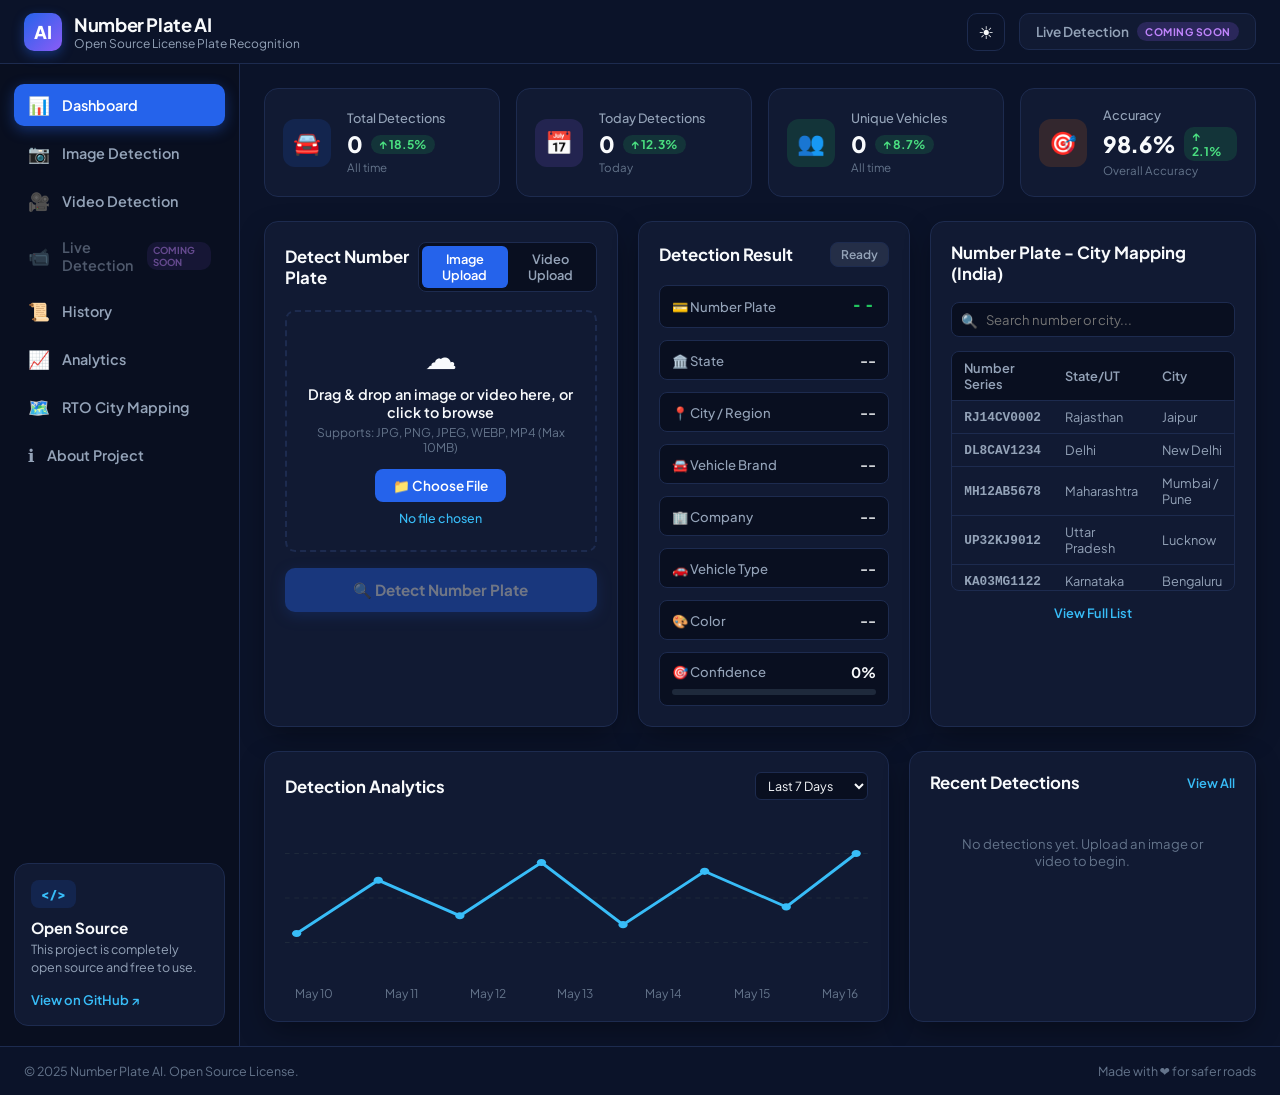
==== commit dbb882bd: "Update dashboard to clean blank state before user upload & dynamic detection parsing" ====
--- a/index.html
+++ b/index.html
@@ -82,7 +82,7 @@
           <div class="stat-info">
             <span class="stat-label">Total Detections</span>
             <div class="stat-val-row">
-              <span class="stat-value" id="totalDetectionsVal">1,248</span>
+              <span class="stat-value" id="totalDetectionsVal">0</span>
               <span class="stat-badge badge-green">↑ 18.5%</span>
             </div>
             <span class="stat-sub">All time</span>
@@ -94,7 +94,7 @@
           <div class="stat-info">
             <span class="stat-label">Today Detections</span>
             <div class="stat-val-row">
-              <span class="stat-value" id="todayDetectionsVal">148</span>
+              <span class="stat-value" id="todayDetectionsVal">0</span>
               <span class="stat-badge badge-green">↑ 12.3%</span>
             </div>
             <span class="stat-sub">Today</span>
@@ -106,7 +106,7 @@
           <div class="stat-info">
             <span class="stat-label">Unique Vehicles</span>
             <div class="stat-val-row">
-              <span class="stat-value">1,025</span>
+              <span class="stat-value" id="uniqueVehiclesVal">0</span>
               <span class="stat-badge badge-green">↑ 8.7%</span>
             </div>
             <span class="stat-sub">All time</span>
@@ -142,8 +142,8 @@
           <!-- Image Upload Area -->
           <div class="upload-box" id="dropZone">
             <div class="upload-icon-cloud">☁️</div>
-            <p class="drop-text">Drag & drop an image here, or click to browse</p>
-            <p class="drop-subtext">Supports: JPG, PNG, JPEG, WEBP (Max 10MB)</p>
+            <p class="drop-text">Drag & drop an image or video here, or click to browse</p>
+            <p class="drop-subtext">Supports: JPG, PNG, JPEG, WEBP, MP4 (Max 10MB)</p>
             
             <label for="fileInput" class="btn-choose">
               📁 Choose File
@@ -170,56 +170,56 @@
           </button>
         </div>
 
-        <!-- Middle: Detection Result Card -->
+        <!-- Middle: Detection Result Card (Initial Blank State) -->
         <div class="card result-card">
           <div class="card-header">
             <h3>Detection Result</h3>
-            <span class="badge-success" id="resultStatusBadge">Success</span>
+            <span class="badge-idle" id="resultStatusBadge">Ready</span>
           </div>
 
           <div class="result-details">
             <div class="detail-row highlight-row">
               <span class="detail-label">💳 Number Plate</span>
-              <span class="detail-val plate-green" id="resPlateText">RJ14CV0002</span>
+              <span class="detail-val plate-green" id="resPlateText">--</span>
             </div>
 
             <div class="detail-row">
               <span class="detail-label">🏛️ State</span>
-              <span class="detail-val" id="resState">Rajasthan</span>
+              <span class="detail-val" id="resState">--</span>
             </div>
 
             <div class="detail-row">
               <span class="detail-label">📍 City / Region</span>
-              <span class="detail-val" id="resCity">Jaipur</span>
+              <span class="detail-val" id="resCity">--</span>
             </div>
 
             <div class="detail-row">
               <span class="detail-label">🚘 Vehicle Brand</span>
-              <span class="detail-val" id="resBrand">KIA</span>
+              <span class="detail-val" id="resBrand">--</span>
             </div>
 
             <div class="detail-row">
               <span class="detail-label">🏢 Company</span>
-              <span class="detail-val" id="resCompany">Kia Motors Corporation</span>
+              <span class="detail-val" id="resCompany">--</span>
             </div>
 
             <div class="detail-row">
               <span class="detail-label">🚗 Vehicle Type</span>
-              <span class="detail-val" id="resVehicleType">Car</span>
+              <span class="detail-val" id="resVehicleType">--</span>
             </div>
 
             <div class="detail-row">
               <span class="detail-label">🎨 Color</span>
-              <span class="detail-val" id="resColor">White</span>
+              <span class="detail-val" id="resColor">--</span>
             </div>
 
             <div class="detail-row flex-col">
               <div class="flex-between">
                 <span class="detail-label">🎯 Confidence</span>
-                <span class="detail-val bold" id="resConfidence">98.6%</span>
+                <span class="detail-val bold" id="resConfidence">0%</span>
               </div>
               <div class="progress-bar-bg">
-                <div class="progress-bar-fill" id="confProgressBar" style="width: 98.6%;"></div>
+                <div class="progress-bar-fill" id="confProgressBar" style="width: 0%;"></div>
               </div>
             </div>
           </div>
@@ -305,12 +305,10 @@
 
           <div class="chart-container">
             <svg class="analytics-svg" viewBox="0 0 500 180" preserveAspectRatio="none">
-              <!-- Grid Lines -->
               <line x1="0" y1="40" x2="500" y2="40" stroke="#1e293b" stroke-dasharray="4" />
               <line x1="0" y1="90" x2="500" y2="90" stroke="#1e293b" stroke-dasharray="4" />
               <line x1="0" y1="140" x2="500" y2="140" stroke="#1e293b" stroke-dasharray="4" />
 
-              <!-- Polyline Data Line -->
               <polyline
                 fill="none"
                 stroke="#38bdf8"
@@ -318,7 +316,6 @@
                 points="10,130 80,70 150,110 220,50 290,120 360,60 430,100 490,40"
               />
 
-              <!-- Nodes -->
               <circle cx="10" cy="130" r="4" fill="#38bdf8" />
               <circle cx="80" cy="70" r="4" fill="#38bdf8" />
               <circle cx="150" cy="110" r="4" fill="#38bdf8" />
@@ -348,52 +345,9 @@
           </div>
 
           <div class="recent-list" id="recentDetectionsList">
-            
-            <div class="recent-item">
-              <div class="recent-badge-img">RJ14</div>
-              <div class="recent-info">
-                <span class="recent-plate">RJ14CV0002</span>
-                <span class="recent-sub">Rajasthan, Jaipur</span>
-              </div>
-              <span class="recent-time">2 mins ago</span>
-            </div>
-
-            <div class="recent-item">
-              <div class="recent-badge-img">DL8C</div>
-              <div class="recent-info">
-                <span class="recent-plate">DL8CAV1234</span>
-                <span class="recent-sub">Delhi, New Delhi</span>
-              </div>
-              <span class="recent-time">15 mins ago</span>
-            </div>
-
-            <div class="recent-item">
-              <div class="recent-badge-img">MH12</div>
-              <div class="recent-info">
-                <span class="recent-plate">MH12AB5678</span>
-                <span class="recent-sub">Maharashtra, Mumbai</span>
-              </div>
-              <span class="recent-time">32 mins ago</span>
-            </div>
-
-            <div class="recent-item">
-              <div class="recent-badge-img">UP32</div>
-              <div class="recent-info">
-                <span class="recent-plate">UP32KJ9012</span>
-                <span class="recent-sub">Uttar Pradesh, Lucknow</span>
-              </div>
-              <span class="recent-time">1 hour ago</span>
-            </div>
-
-            <div class="recent-item">
-              <div class="recent-badge-img">KA03</div>
-              <div class="recent-info">
-                <span class="recent-plate">KA03MG1122</span>
-                <span class="recent-sub">Karnataka, Bengaluru</span>
-              </div>
-              <span class="recent-time">2 hours ago</span>
-            </div>
-
+            <div class="empty-recent-msg" id="emptyRecentMsg">
+              <span>No detections yet. Upload an image or video to begin.</span>
+            </div>
           </div>
         </div>
 
--- a/style.css
+++ b/style.css
@@ -21,6 +21,8 @@
   --badge-green-text: #4ade80;
   --badge-purple-bg: rgba(139, 92, 246, 0.2);
   --badge-purple-text: #c084fc;
+  --badge-idle-bg: rgba(148, 163, 184, 0.15);
+  --badge-idle-text: #94a3b8;
   
   --radius-xl: 18px;
   --radius-lg: 14px;
@@ -188,6 +190,16 @@
   border: 1px solid rgba(34, 197, 94, 0.3);
 }
 
+.badge-idle {
+  background-color: var(--badge-idle-bg);
+  color: var(--badge-idle-text);
+  font-size: 0.75rem;
+  font-weight: 600;
+  padding: 4px 10px;
+  border-radius: 8px;
+  border: 1px solid var(--card-border);
+}
+
 /* App Layout */
 .app-layout {
   display: flex;
@@ -736,6 +748,13 @@
   gap: 10px;
 }
 
+.empty-recent-msg {
+  padding: 24px;
+  text-align: center;
+  font-size: 0.82rem;
+  color: var(--text-muted);
+}
+
 .recent-item {
   display: flex;
   align-items: center;
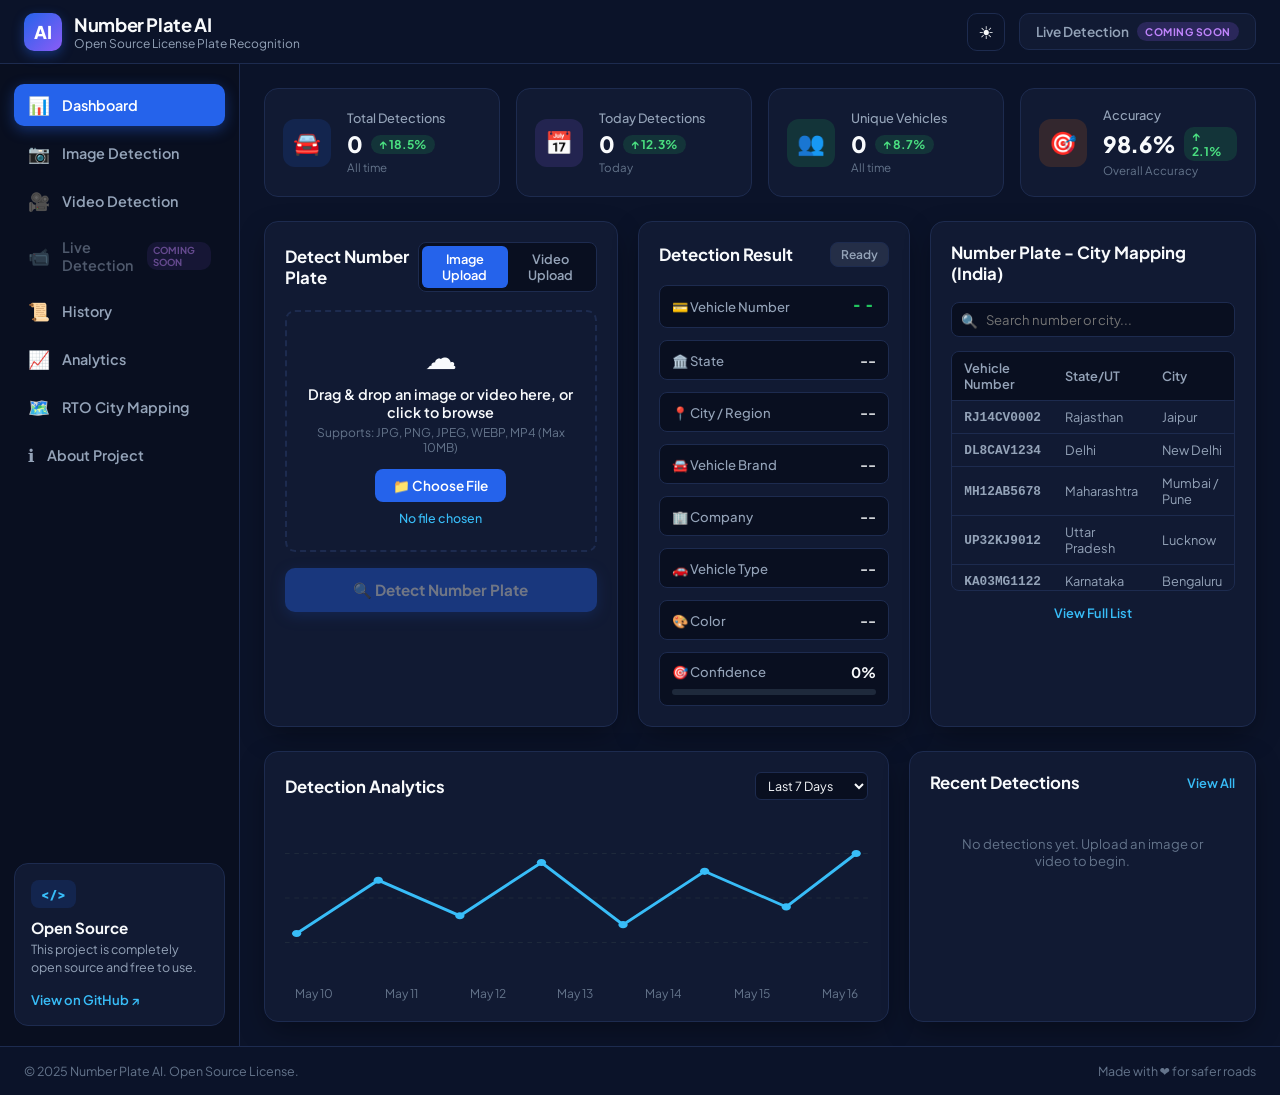
==== commit 5624653c: "Relabel Number Plate to Vehicle Number in dashboard result card" ====
--- a/index.html
+++ b/index.html
@@ -170,7 +170,7 @@
           </button>
         </div>
 
-        <!-- Middle: Detection Result Card (Initial Blank State) -->
+        <!-- Middle: Detection Result Card -->
         <div class="card result-card">
           <div class="card-header">
             <h3>Detection Result</h3>
@@ -179,7 +179,7 @@
 
           <div class="result-details">
             <div class="detail-row highlight-row">
-              <span class="detail-label">💳 Number Plate</span>
+              <span class="detail-label">💳 Vehicle Number</span>
               <span class="detail-val plate-green" id="resPlateText">--</span>
             </div>
 
@@ -240,7 +240,7 @@
             <table class="rto-table">
               <thead>
                 <tr>
-                  <th>Number Series</th>
+                  <th>Vehicle Number</th>
                   <th>State/UT</th>
                   <th>City</th>
                 </tr>
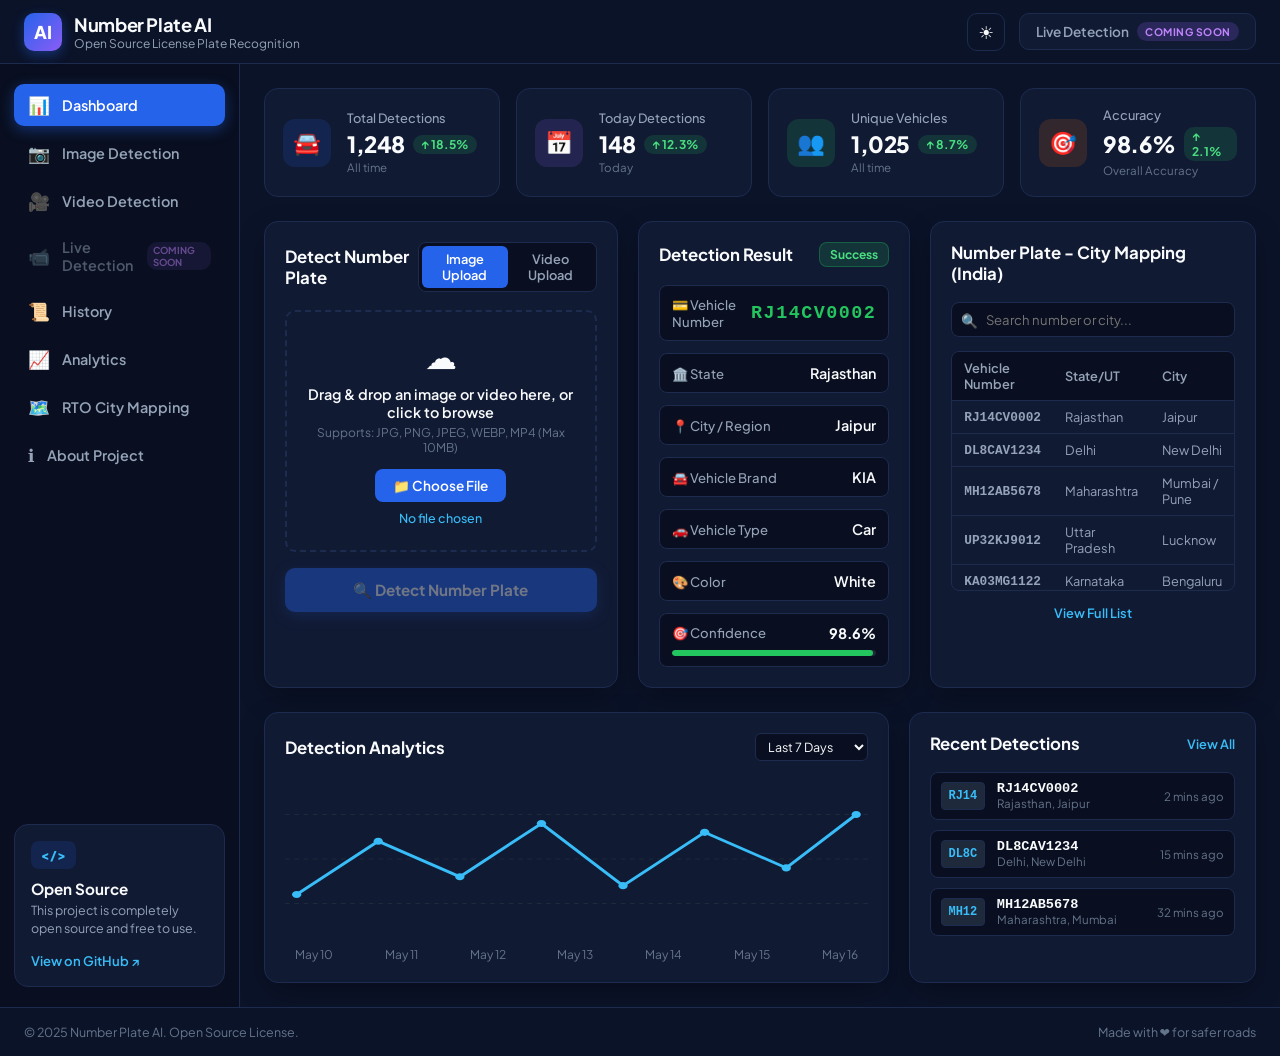
==== commit 54c32119: "Set default RJ14CV0002 plate demo values and remove redundant company field" ====
--- a/index.html
+++ b/index.html
@@ -82,7 +82,7 @@
           <div class="stat-info">
             <span class="stat-label">Total Detections</span>
             <div class="stat-val-row">
-              <span class="stat-value" id="totalDetectionsVal">0</span>
+              <span class="stat-value" id="totalDetectionsVal">1,248</span>
               <span class="stat-badge badge-green">↑ 18.5%</span>
             </div>
             <span class="stat-sub">All time</span>
@@ -94,7 +94,7 @@
           <div class="stat-info">
             <span class="stat-label">Today Detections</span>
             <div class="stat-val-row">
-              <span class="stat-value" id="todayDetectionsVal">0</span>
+              <span class="stat-value" id="todayDetectionsVal">148</span>
               <span class="stat-badge badge-green">↑ 12.3%</span>
             </div>
             <span class="stat-sub">Today</span>
@@ -106,7 +106,7 @@
           <div class="stat-info">
             <span class="stat-label">Unique Vehicles</span>
             <div class="stat-val-row">
-              <span class="stat-value" id="uniqueVehiclesVal">0</span>
+              <span class="stat-value" id="uniqueVehiclesVal">1,025</span>
               <span class="stat-badge badge-green">↑ 8.7%</span>
             </div>
             <span class="stat-sub">All time</span>
@@ -170,56 +170,51 @@
           </button>
         </div>
 
-        <!-- Middle: Detection Result Card -->
+        <!-- Middle: Detection Result Card (Clean Non-Blank Default) -->
         <div class="card result-card">
           <div class="card-header">
             <h3>Detection Result</h3>
-            <span class="badge-idle" id="resultStatusBadge">Ready</span>
+            <span class="badge-success" id="resultStatusBadge">Success</span>
           </div>
 
           <div class="result-details">
             <div class="detail-row highlight-row">
               <span class="detail-label">💳 Vehicle Number</span>
-              <span class="detail-val plate-green" id="resPlateText">--</span>
+              <span class="detail-val plate-green" id="resPlateText">RJ14CV0002</span>
             </div>
 
             <div class="detail-row">
               <span class="detail-label">🏛️ State</span>
-              <span class="detail-val" id="resState">--</span>
+              <span class="detail-val" id="resState">Rajasthan</span>
             </div>
 
             <div class="detail-row">
               <span class="detail-label">📍 City / Region</span>
-              <span class="detail-val" id="resCity">--</span>
+              <span class="detail-val" id="resCity">Jaipur</span>
             </div>
 
             <div class="detail-row">
               <span class="detail-label">🚘 Vehicle Brand</span>
-              <span class="detail-val" id="resBrand">--</span>
-            </div>
-
-            <div class="detail-row">
-              <span class="detail-label">🏢 Company</span>
-              <span class="detail-val" id="resCompany">--</span>
+              <span class="detail-val" id="resBrand">KIA</span>
             </div>
 
             <div class="detail-row">
               <span class="detail-label">🚗 Vehicle Type</span>
-              <span class="detail-val" id="resVehicleType">--</span>
+              <span class="detail-val" id="resVehicleType">Car</span>
             </div>
 
             <div class="detail-row">
               <span class="detail-label">🎨 Color</span>
-              <span class="detail-val" id="resColor">--</span>
+              <span class="detail-val" id="resColor">White</span>
             </div>
 
             <div class="detail-row flex-col">
               <div class="flex-between">
                 <span class="detail-label">🎯 Confidence</span>
-                <span class="detail-val bold" id="resConfidence">0%</span>
+                <span class="detail-val bold" id="resConfidence">98.6%</span>
               </div>
               <div class="progress-bar-bg">
-                <div class="progress-bar-fill" id="confProgressBar" style="width: 0%;"></div>
+                <div class="progress-bar-fill" id="confProgressBar" style="width: 98.6%;"></div>
               </div>
             </div>
           </div>
@@ -345,8 +340,31 @@
           </div>
 
           <div class="recent-list" id="recentDetectionsList">
-            <div class="empty-recent-msg" id="emptyRecentMsg">
-              <span>No detections yet. Upload an image or video to begin.</span>
+            <div class="recent-item">
+              <div class="recent-badge-img">RJ14</div>
+              <div class="recent-info">
+                <span class="recent-plate">RJ14CV0002</span>
+                <span class="recent-sub">Rajasthan, Jaipur</span>
+              </div>
+              <span class="recent-time">2 mins ago</span>
+            </div>
+
+            <div class="recent-item">
+              <div class="recent-badge-img">DL8C</div>
+              <div class="recent-info">
+                <span class="recent-plate">DL8CAV1234</span>
+                <span class="recent-sub">Delhi, New Delhi</span>
+              </div>
+              <span class="recent-time">15 mins ago</span>
+            </div>
+
+            <div class="recent-item">
+              <div class="recent-badge-img">MH12</div>
+              <div class="recent-info">
+                <span class="recent-plate">MH12AB5678</span>
+                <span class="recent-sub">Maharashtra, Mumbai</span>
+              </div>
+              <span class="recent-time">32 mins ago</span>
             </div>
           </div>
         </div>
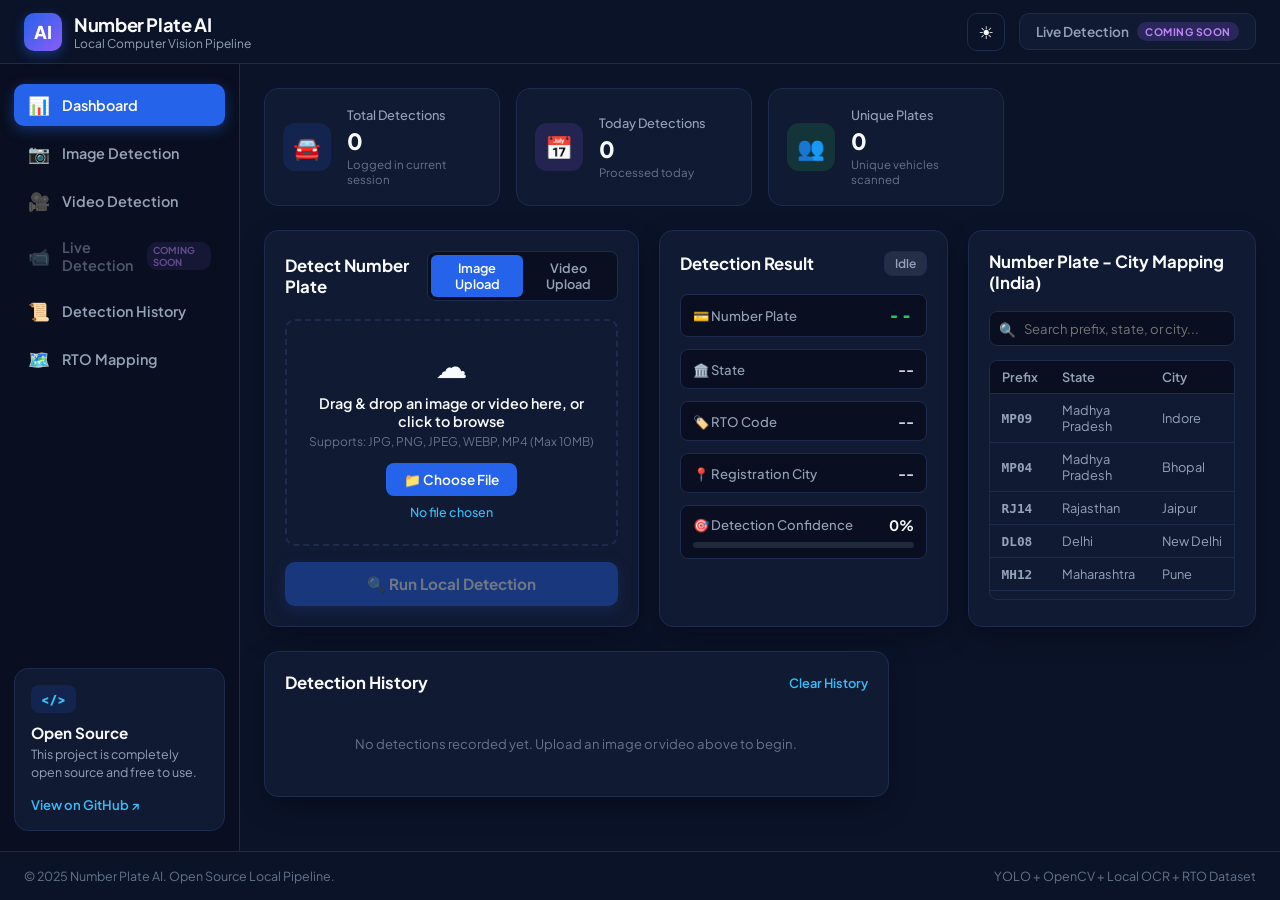
==== commit 810a1d92: "Implement 100% local YOLO OpenCV OCR RTO database pipeline without hardcoded fake data or LLMs" ====
--- a/index.html
+++ b/index.html
@@ -17,7 +17,7 @@
       <div class="logo-box">AI</div>
       <div class="brand-text">
         <span class="brand-title">Number Plate AI</span>
-        <span class="brand-subtitle">Open Source License Plate Recognition</span>
+        <span class="brand-subtitle">Local Computer Vision Pipeline</span>
       </div>
     </div>
     
@@ -49,16 +49,10 @@
           <span class="nav-icon">📹</span> Live Detection <span class="badge-purple-sm">COMING SOON</span>
         </a>
         <a href="#history" class="nav-item" data-tab="history">
-          <span class="nav-icon">📜</span> History
-        </a>
-        <a href="#analytics" class="nav-item" data-tab="analytics">
-          <span class="nav-icon">📈</span> Analytics
+          <span class="nav-icon">📜</span> Detection History
         </a>
         <a href="#rto-mapping" class="nav-item" data-tab="rto">
-          <span class="nav-icon">🗺️</span> RTO City Mapping
-        </a>
-        <a href="#about" class="nav-item" data-tab="about">
-          <span class="nav-icon">ℹ️</span> About Project
+          <span class="nav-icon">🗺️</span> RTO Mapping
         </a>
       </nav>
 
@@ -75,17 +69,16 @@
     <!-- Main Content Dashboard -->
     <main class="main-content">
 
-      <!-- Top 4 Stats Cards Grid -->
+      <!-- Top Stats Cards Grid -->
       <section class="stats-grid">
         <div class="stat-card">
           <div class="stat-icon icon-blue">🚘</div>
           <div class="stat-info">
             <span class="stat-label">Total Detections</span>
             <div class="stat-val-row">
-              <span class="stat-value" id="totalDetectionsVal">1,248</span>
-              <span class="stat-badge badge-green">↑ 18.5%</span>
-            </div>
-            <span class="stat-sub">All time</span>
+              <span class="stat-value" id="totalDetectionsVal">0</span>
+            </div>
+            <span class="stat-sub">Logged in current session</span>
           </div>
         </div>
 
@@ -94,34 +87,20 @@
           <div class="stat-info">
             <span class="stat-label">Today Detections</span>
             <div class="stat-val-row">
-              <span class="stat-value" id="todayDetectionsVal">148</span>
-              <span class="stat-badge badge-green">↑ 12.3%</span>
-            </div>
-            <span class="stat-sub">Today</span>
+              <span class="stat-value" id="todayDetectionsVal">0</span>
+            </div>
+            <span class="stat-sub">Processed today</span>
           </div>
         </div>
 
         <div class="stat-card">
           <div class="stat-icon icon-green">👥</div>
           <div class="stat-info">
-            <span class="stat-label">Unique Vehicles</span>
+            <span class="stat-label">Unique Plates</span>
             <div class="stat-val-row">
-              <span class="stat-value" id="uniqueVehiclesVal">1,025</span>
-              <span class="stat-badge badge-green">↑ 8.7%</span>
-            </div>
-            <span class="stat-sub">All time</span>
-          </div>
-        </div>
-
-        <div class="stat-card">
-          <div class="stat-icon icon-orange">🎯</div>
-          <div class="stat-info">
-            <span class="stat-label">Accuracy</span>
-            <div class="stat-val-row">
-              <span class="stat-value">98.6%</span>
-              <span class="stat-badge badge-green">↑ 2.1%</span>
-            </div>
-            <span class="stat-sub">Overall Accuracy</span>
+              <span class="stat-value" id="uniqueVehiclesVal">0</span>
+            </div>
+            <span class="stat-sub">Unique vehicles scanned</span>
           </div>
         </div>
       </section>
@@ -166,55 +145,45 @@
           </div>
 
           <button id="detectBtn" class="btn-primary-full" disabled>
-            🔍 Detect Number Plate
+            🔍 Run Local Detection
           </button>
         </div>
 
-        <!-- Middle: Detection Result Card (Clean Non-Blank Default) -->
+        <!-- Middle: Detection Result Card (Derived Terms Only) -->
         <div class="card result-card">
           <div class="card-header">
             <h3>Detection Result</h3>
-            <span class="badge-success" id="resultStatusBadge">Success</span>
+            <span class="badge-idle" id="resultStatusBadge">Idle</span>
           </div>
 
           <div class="result-details">
             <div class="detail-row highlight-row">
-              <span class="detail-label">💳 Vehicle Number</span>
-              <span class="detail-val plate-green" id="resPlateText">RJ14CV0002</span>
+              <span class="detail-label">💳 Number Plate</span>
+              <span class="detail-val plate-green" id="resPlateText">--</span>
             </div>
 
             <div class="detail-row">
               <span class="detail-label">🏛️ State</span>
-              <span class="detail-val" id="resState">Rajasthan</span>
+              <span class="detail-val" id="resState">--</span>
             </div>
 
             <div class="detail-row">
-              <span class="detail-label">📍 City / Region</span>
-              <span class="detail-val" id="resCity">Jaipur</span>
+              <span class="detail-label">🏷️ RTO Code</span>
+              <span class="detail-val" id="resRtoCode">--</span>
             </div>
 
             <div class="detail-row">
-              <span class="detail-label">🚘 Vehicle Brand</span>
-              <span class="detail-val" id="resBrand">KIA</span>
-            </div>
-
-            <div class="detail-row">
-              <span class="detail-label">🚗 Vehicle Type</span>
-              <span class="detail-val" id="resVehicleType">Car</span>
-            </div>
-
-            <div class="detail-row">
-              <span class="detail-label">🎨 Color</span>
-              <span class="detail-val" id="resColor">White</span>
+              <span class="detail-label">📍 Registration City</span>
+              <span class="detail-val" id="resCity">--</span>
             </div>
 
             <div class="detail-row flex-col">
               <div class="flex-between">
-                <span class="detail-label">🎯 Confidence</span>
-                <span class="detail-val bold" id="resConfidence">98.6%</span>
+                <span class="detail-label">🎯 Detection Confidence</span>
+                <span class="detail-val bold" id="resConfidence">0%</span>
               </div>
               <div class="progress-bar-bg">
-                <div class="progress-bar-fill" id="confProgressBar" style="width: 98.6%;"></div>
+                <div class="progress-bar-fill" id="confProgressBar" style="width: 0%;"></div>
               </div>
             </div>
           </div>
@@ -227,7 +196,7 @@
           </div>
 
           <div class="search-box">
-            <input type="text" id="rtoSearchInput" placeholder="Search number or city...">
+            <input type="text" id="rtoSearchInput" placeholder="Search prefix, state, or city...">
             <span class="search-icon">🔍</span>
           </div>
 
@@ -235,140 +204,72 @@
             <table class="rto-table">
               <thead>
                 <tr>
-                  <th>Vehicle Number</th>
-                  <th>State/UT</th>
+                  <th>Prefix</th>
+                  <th>State</th>
                   <th>City</th>
                 </tr>
               </thead>
               <tbody id="rtoTableBody">
                 <tr>
-                  <td class="bold-text">RJ14CV0002</td>
+                  <td class="bold-text">MP09</td>
+                  <td>Madhya Pradesh</td>
+                  <td>Indore</td>
+                </tr>
+                <tr>
+                  <td class="bold-text">MP04</td>
+                  <td>Madhya Pradesh</td>
+                  <td>Bhopal</td>
+                </tr>
+                <tr>
+                  <td class="bold-text">RJ14</td>
                   <td>Rajasthan</td>
                   <td>Jaipur</td>
                 </tr>
                 <tr>
-                  <td class="bold-text">DL8CAV1234</td>
+                  <td class="bold-text">DL08</td>
                   <td>Delhi</td>
                   <td>New Delhi</td>
                 </tr>
                 <tr>
-                  <td class="bold-text">MH12AB5678</td>
+                  <td class="bold-text">MH12</td>
                   <td>Maharashtra</td>
-                  <td>Mumbai / Pune</td>
-                </tr>
-                <tr>
-                  <td class="bold-text">UP32KJ9012</td>
+                  <td>Pune</td>
+                </tr>
+                <tr>
+                  <td class="bold-text">UP32</td>
                   <td>Uttar Pradesh</td>
                   <td>Lucknow</td>
                 </tr>
                 <tr>
-                  <td class="bold-text">KA03MG1122</td>
+                  <td class="bold-text">KA03</td>
                   <td>Karnataka</td>
                   <td>Bengaluru</td>
                 </tr>
                 <tr>
-                  <td class="bold-text">HR26DQ9999</td>
+                  <td class="bold-text">HR26</td>
                   <td>Haryana</td>
                   <td>Gurugram</td>
                 </tr>
-                <tr>
-                  <td class="bold-text">TN01AB1111</td>
-                  <td>Tamil Nadu</td>
-                  <td>Chennai</td>
-                </tr>
               </tbody>
             </table>
           </div>
-          <div class="card-footer-link">
-            <a href="#" id="viewFullRtoBtn">View Full List</a>
-          </div>
         </div>
       </section>
 
-      <!-- Bottom Analytics & Recent Detections Grid -->
+      <!-- Bottom History Grid -->
       <section class="bottom-grid">
-        
-        <!-- Left: Analytics Line Chart -->
-        <div class="card analytics-card">
-          <div class="card-header">
-            <h3>Detection Analytics</h3>
-            <select class="select-dropdown" id="analyticsRange">
-              <option value="7">Last 7 Days</option>
-              <option value="30">Last 30 Days</option>
-            </select>
-          </div>
-
-          <div class="chart-container">
-            <svg class="analytics-svg" viewBox="0 0 500 180" preserveAspectRatio="none">
-              <line x1="0" y1="40" x2="500" y2="40" stroke="#1e293b" stroke-dasharray="4" />
-              <line x1="0" y1="90" x2="500" y2="90" stroke="#1e293b" stroke-dasharray="4" />
-              <line x1="0" y1="140" x2="500" y2="140" stroke="#1e293b" stroke-dasharray="4" />
-
-              <polyline
-                fill="none"
-                stroke="#38bdf8"
-                stroke-width="3"
-                points="10,130 80,70 150,110 220,50 290,120 360,60 430,100 490,40"
-              />
-
-              <circle cx="10" cy="130" r="4" fill="#38bdf8" />
-              <circle cx="80" cy="70" r="4" fill="#38bdf8" />
-              <circle cx="150" cy="110" r="4" fill="#38bdf8" />
-              <circle cx="220" cy="50" r="4" fill="#38bdf8" />
-              <circle cx="290" cy="120" r="4" fill="#38bdf8" />
-              <circle cx="360" cy="60" r="4" fill="#38bdf8" />
-              <circle cx="430" cy="100" r="4" fill="#38bdf8" />
-              <circle cx="490" cy="40" r="4" fill="#38bdf8" />
-            </svg>
-            <div class="chart-labels">
-              <span>May 10</span>
-              <span>May 11</span>
-              <span>May 12</span>
-              <span>May 13</span>
-              <span>May 14</span>
-              <span>May 15</span>
-              <span>May 16</span>
-            </div>
-          </div>
-        </div>
-
-        <!-- Right: Recent Detections List -->
         <div class="card recent-card">
           <div class="card-header">
-            <h3>Recent Detections</h3>
-            <a href="#" class="link-sm" id="viewAllRecentBtn">View All</a>
+            <h3>Detection History</h3>
+            <a href="#" class="link-sm" id="clearHistoryBtn">Clear History</a>
           </div>
 
           <div class="recent-list" id="recentDetectionsList">
-            <div class="recent-item">
-              <div class="recent-badge-img">RJ14</div>
-              <div class="recent-info">
-                <span class="recent-plate">RJ14CV0002</span>
-                <span class="recent-sub">Rajasthan, Jaipur</span>
-              </div>
-              <span class="recent-time">2 mins ago</span>
-            </div>
-
-            <div class="recent-item">
-              <div class="recent-badge-img">DL8C</div>
-              <div class="recent-info">
-                <span class="recent-plate">DL8CAV1234</span>
-                <span class="recent-sub">Delhi, New Delhi</span>
-              </div>
-              <span class="recent-time">15 mins ago</span>
-            </div>
-
-            <div class="recent-item">
-              <div class="recent-badge-img">MH12</div>
-              <div class="recent-info">
-                <span class="recent-plate">MH12AB5678</span>
-                <span class="recent-sub">Maharashtra, Mumbai</span>
-              </div>
-              <span class="recent-time">32 mins ago</span>
-            </div>
-          </div>
-        </div>
-
+            <div class="empty-recent-msg" id="emptyRecentMsg">
+              <span>No detections recorded yet. Upload an image or video above to begin.</span>
+            </div>
+          </div>
+        </div>
       </section>
 
     </main>
@@ -377,8 +278,8 @@
 
   <!-- Footer -->
   <footer class="app-footer">
-    <span>© 2025 Number Plate AI. Open Source License.</span>
-    <span>Made with ❤️ for safer roads</span>
+    <span>© 2025 Number Plate AI. Open Source Local Pipeline.</span>
+    <span>YOLO + OpenCV + Local OCR + RTO Dataset</span>
   </footer>
 
   <script src="script.js"></script>
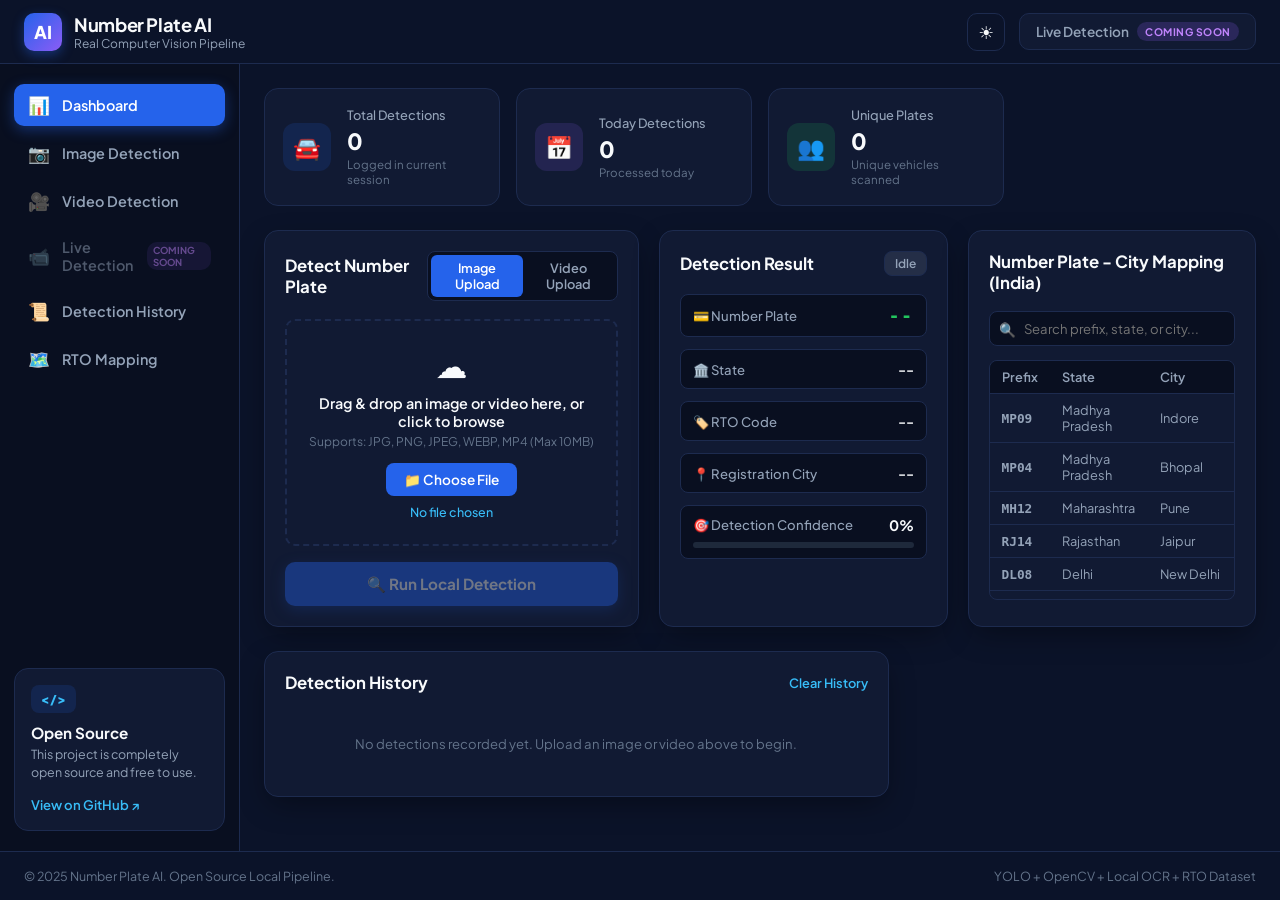
==== commit b6d225f2: "Ensure ZERO hard-coded detection results, fixed bounding boxes, or sample data anywhere in applicati" ====
--- a/index.html
+++ b/index.html
@@ -17,7 +17,7 @@
       <div class="logo-box">AI</div>
       <div class="brand-text">
         <span class="brand-title">Number Plate AI</span>
-        <span class="brand-subtitle">Local Computer Vision Pipeline</span>
+        <span class="brand-subtitle">Real Computer Vision Pipeline</span>
       </div>
     </div>
     
@@ -189,7 +189,7 @@
           </div>
         </div>
 
-        <!-- Right: Indian RTO Mapping Card -->
+        <!-- Right: Indian RTO Mapping Dataset Card (Reference Only) -->
         <div class="card rto-card">
           <div class="card-header">
             <h3>Number Plate - City Mapping (India)</h3>
@@ -221,6 +221,11 @@
                   <td>Bhopal</td>
                 </tr>
                 <tr>
+                  <td class="bold-text">MH12</td>
+                  <td>Maharashtra</td>
+                  <td>Pune</td>
+                </tr>
+                <tr>
                   <td class="bold-text">RJ14</td>
                   <td>Rajasthan</td>
                   <td>Jaipur</td>
@@ -231,11 +236,6 @@
                   <td>New Delhi</td>
                 </tr>
                 <tr>
-                  <td class="bold-text">MH12</td>
-                  <td>Maharashtra</td>
-                  <td>Pune</td>
-                </tr>
-                <tr>
                   <td class="bold-text">UP32</td>
                   <td>Uttar Pradesh</td>
                   <td>Lucknow</td>
@@ -243,7 +243,7 @@
                 <tr>
                   <td class="bold-text">KA03</td>
                   <td>Karnataka</td>
-                  <td>Bengaluru</td>
+                  <td>Bengaluru East</td>
                 </tr>
                 <tr>
                   <td class="bold-text">HR26</td>
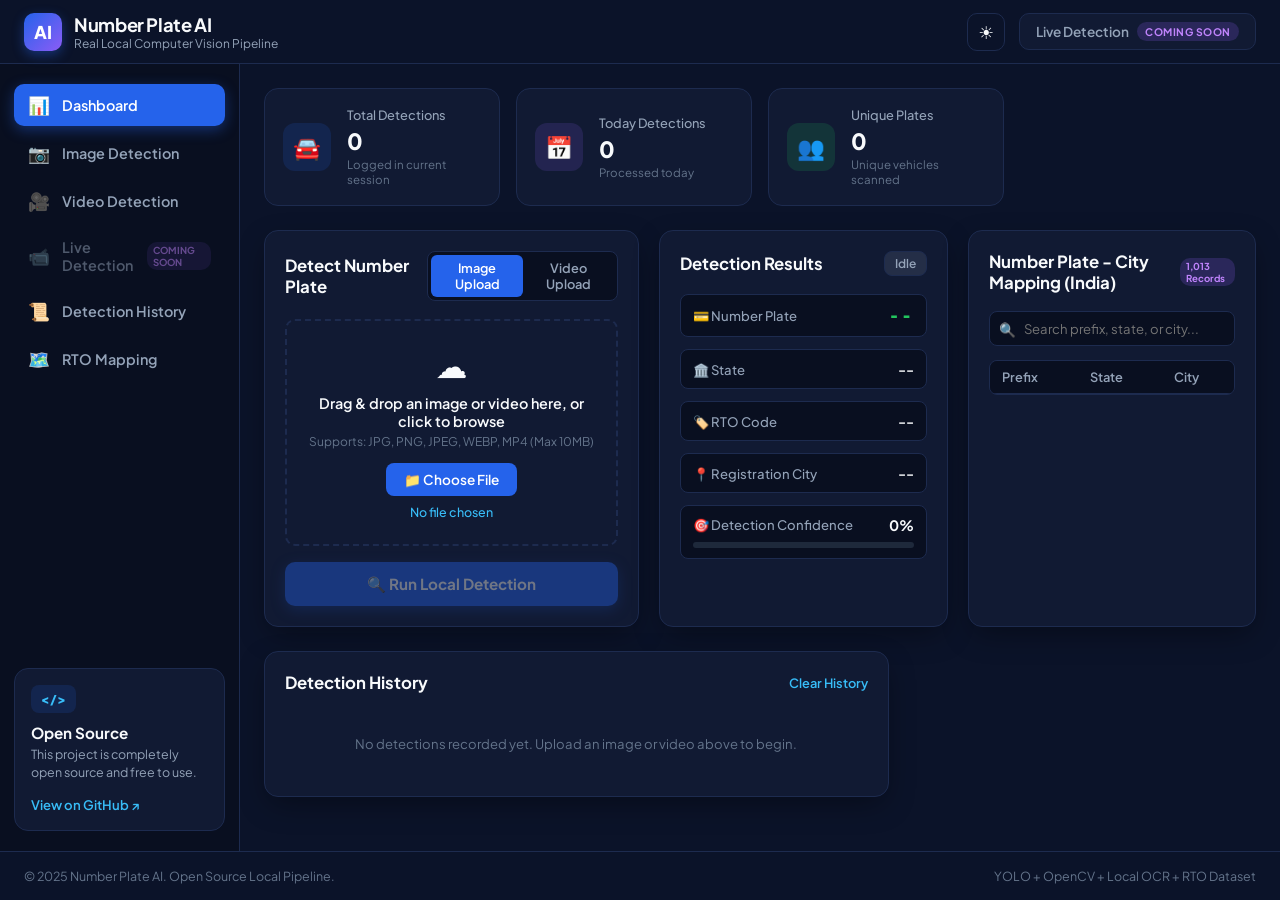
==== commit 46e7f995: "Fix all audit issues: implement multi-tier local OCR, multi-plate result cards, and dynamic 1013 RTO" ====
--- a/index.html
+++ b/index.html
@@ -17,7 +17,7 @@
       <div class="logo-box">AI</div>
       <div class="brand-text">
         <span class="brand-title">Number Plate AI</span>
-        <span class="brand-subtitle">Real Computer Vision Pipeline</span>
+        <span class="brand-subtitle">Real Local Computer Vision Pipeline</span>
       </div>
     </div>
     
@@ -149,50 +149,53 @@
           </button>
         </div>
 
-        <!-- Middle: Detection Result Card (Derived Terms Only) -->
+        <!-- Middle: Dynamic Detection Results List (Supports Multiple Plates) -->
         <div class="card result-card">
           <div class="card-header">
-            <h3>Detection Result</h3>
+            <h3>Detection Results</h3>
             <span class="badge-idle" id="resultStatusBadge">Idle</span>
           </div>
 
-          <div class="result-details">
-            <div class="detail-row highlight-row">
-              <span class="detail-label">💳 Number Plate</span>
-              <span class="detail-val plate-green" id="resPlateText">--</span>
-            </div>
-
-            <div class="detail-row">
-              <span class="detail-label">🏛️ State</span>
-              <span class="detail-val" id="resState">--</span>
-            </div>
-
-            <div class="detail-row">
-              <span class="detail-label">🏷️ RTO Code</span>
-              <span class="detail-val" id="resRtoCode">--</span>
-            </div>
-
-            <div class="detail-row">
-              <span class="detail-label">📍 Registration City</span>
-              <span class="detail-val" id="resCity">--</span>
-            </div>
-
-            <div class="detail-row flex-col">
-              <div class="flex-between">
-                <span class="detail-label">🎯 Detection Confidence</span>
-                <span class="detail-val bold" id="resConfidence">0%</span>
-              </div>
-              <div class="progress-bar-bg">
-                <div class="progress-bar-fill" id="confProgressBar" style="width: 0%;"></div>
-              </div>
-            </div>
-          </div>
-        </div>
-
-        <!-- Right: Indian RTO Mapping Dataset Card (Reference Only) -->
+          <div id="resultCardsList" class="result-cards-container">
+            <div class="result-details">
+              <div class="detail-row highlight-row">
+                <span class="detail-label">💳 Number Plate</span>
+                <span class="detail-val plate-green" id="resPlateText">--</span>
+              </div>
+
+              <div class="detail-row">
+                <span class="detail-label">🏛️ State</span>
+                <span class="detail-val" id="resState">--</span>
+              </div>
+
+              <div class="detail-row">
+                <span class="detail-label">🏷️ RTO Code</span>
+                <span class="detail-val" id="resRtoCode">--</span>
+              </div>
+
+              <div class="detail-row">
+                <span class="detail-label">📍 Registration City</span>
+                <span class="detail-val" id="resCity">--</span>
+              </div>
+
+              <div class="detail-row flex-col">
+                <div class="flex-between">
+                  <span class="detail-label">🎯 Detection Confidence</span>
+                  <span class="detail-val bold" id="resConfidence">0%</span>
+                </div>
+                <div class="progress-bar-bg">
+                  <div class="progress-bar-fill" id="confProgressBar" style="width: 0%;"></div>
+                </div>
+              </div>
+            </div>
+          </div>
+        </div>
+
+        <!-- Right: Indian RTO Mapping Dataset Card (Dynamic Table) -->
         <div class="card rto-card">
           <div class="card-header">
             <h3>Number Plate - City Mapping (India)</h3>
+            <span class="badge-purple-sm" id="rtoRecordCountBadge">1,013 Records</span>
           </div>
 
           <div class="search-box">
@@ -210,46 +213,7 @@
                 </tr>
               </thead>
               <tbody id="rtoTableBody">
-                <tr>
-                  <td class="bold-text">MP09</td>
-                  <td>Madhya Pradesh</td>
-                  <td>Indore</td>
-                </tr>
-                <tr>
-                  <td class="bold-text">MP04</td>
-                  <td>Madhya Pradesh</td>
-                  <td>Bhopal</td>
-                </tr>
-                <tr>
-                  <td class="bold-text">MH12</td>
-                  <td>Maharashtra</td>
-                  <td>Pune</td>
-                </tr>
-                <tr>
-                  <td class="bold-text">RJ14</td>
-                  <td>Rajasthan</td>
-                  <td>Jaipur</td>
-                </tr>
-                <tr>
-                  <td class="bold-text">DL08</td>
-                  <td>Delhi</td>
-                  <td>New Delhi</td>
-                </tr>
-                <tr>
-                  <td class="bold-text">UP32</td>
-                  <td>Uttar Pradesh</td>
-                  <td>Lucknow</td>
-                </tr>
-                <tr>
-                  <td class="bold-text">KA03</td>
-                  <td>Karnataka</td>
-                  <td>Bengaluru East</td>
-                </tr>
-                <tr>
-                  <td class="bold-text">HR26</td>
-                  <td>Haryana</td>
-                  <td>Gurugram</td>
-                </tr>
+                <!-- Dynamically populated from /rto-dataset API -->
               </tbody>
             </table>
           </div>
